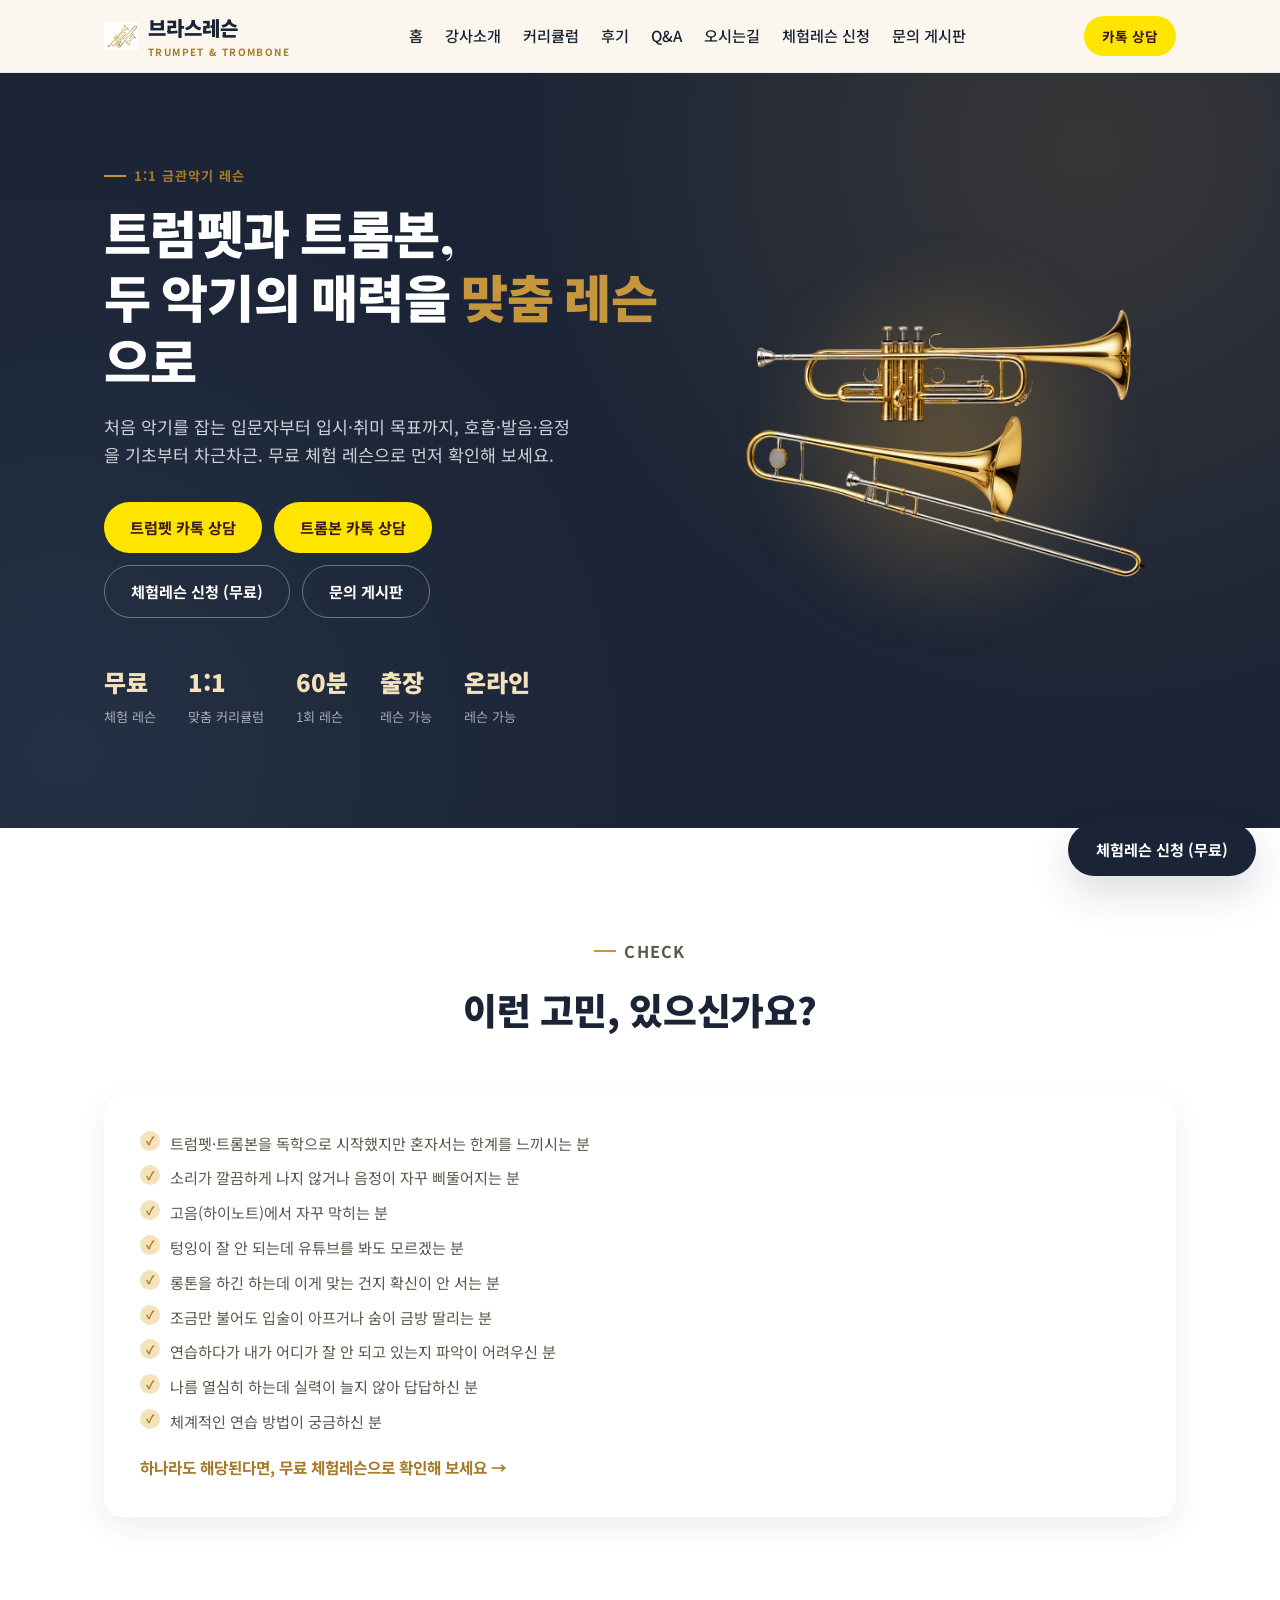
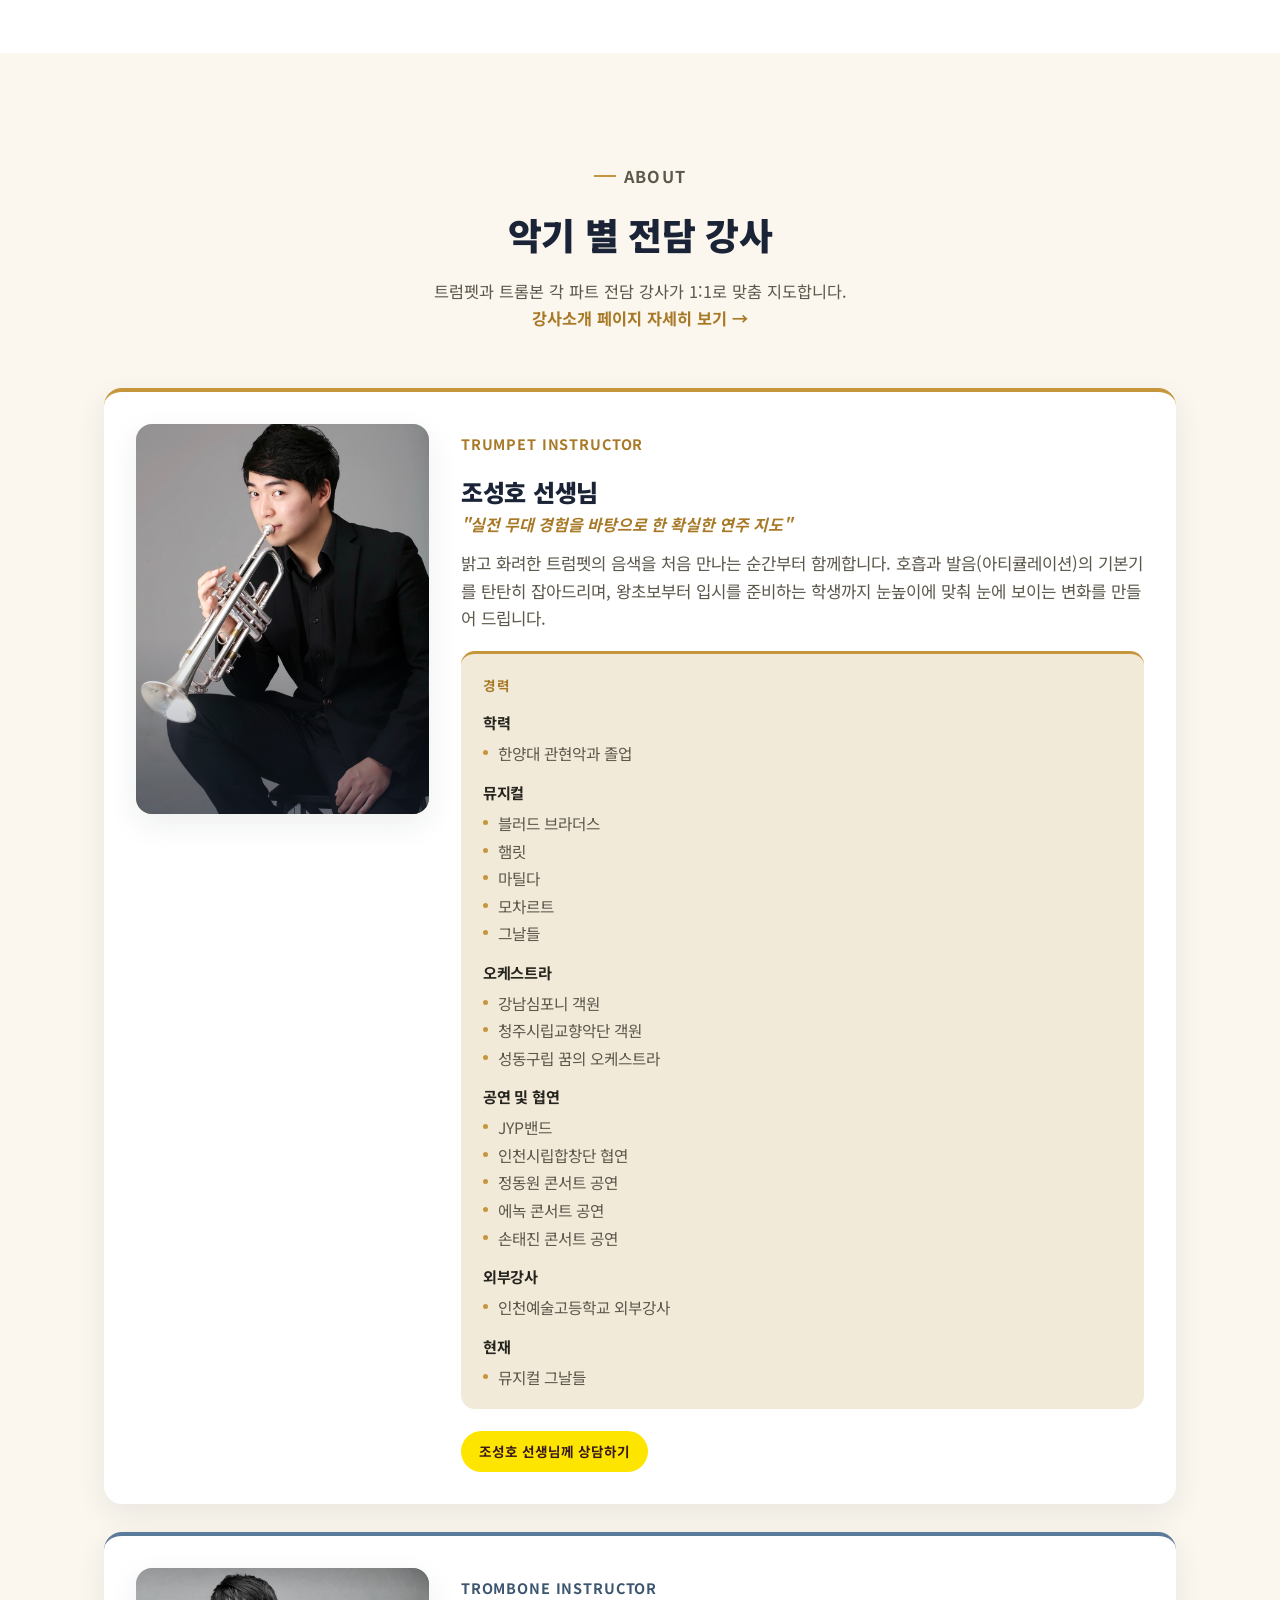
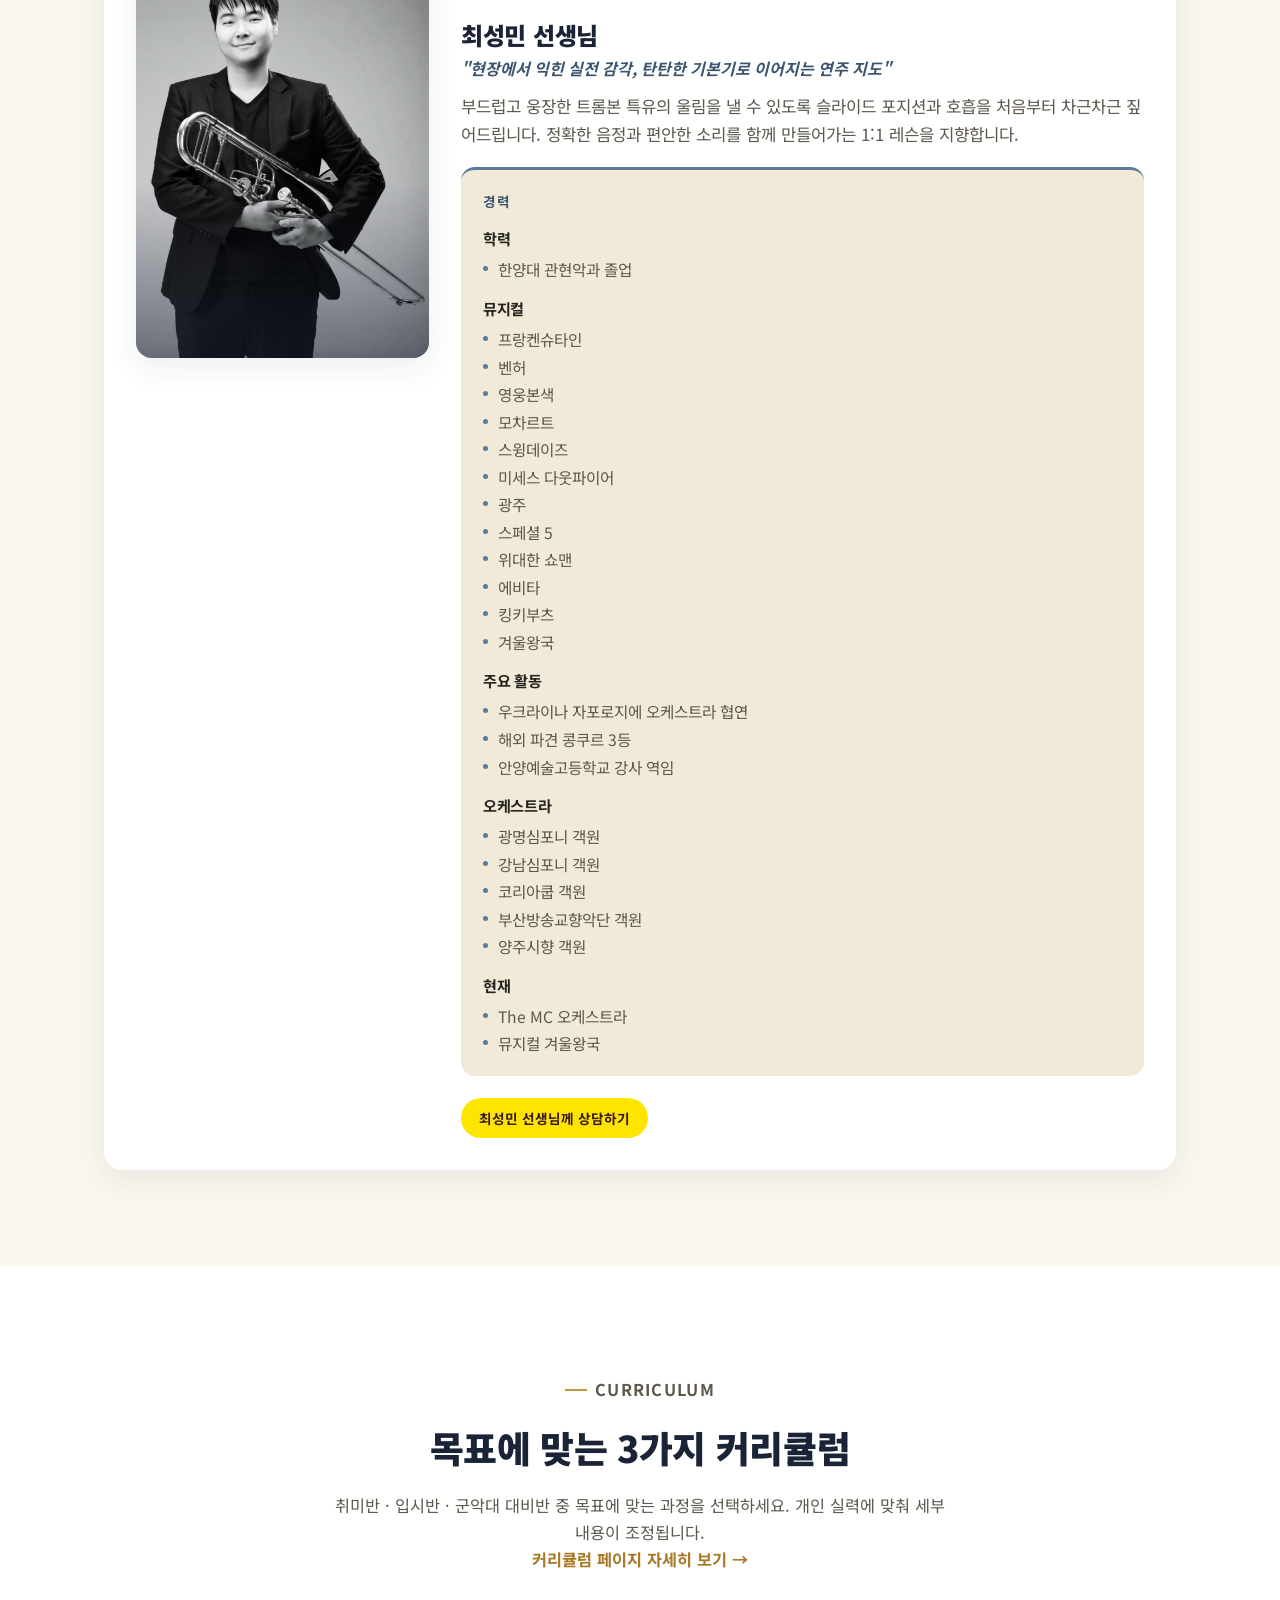
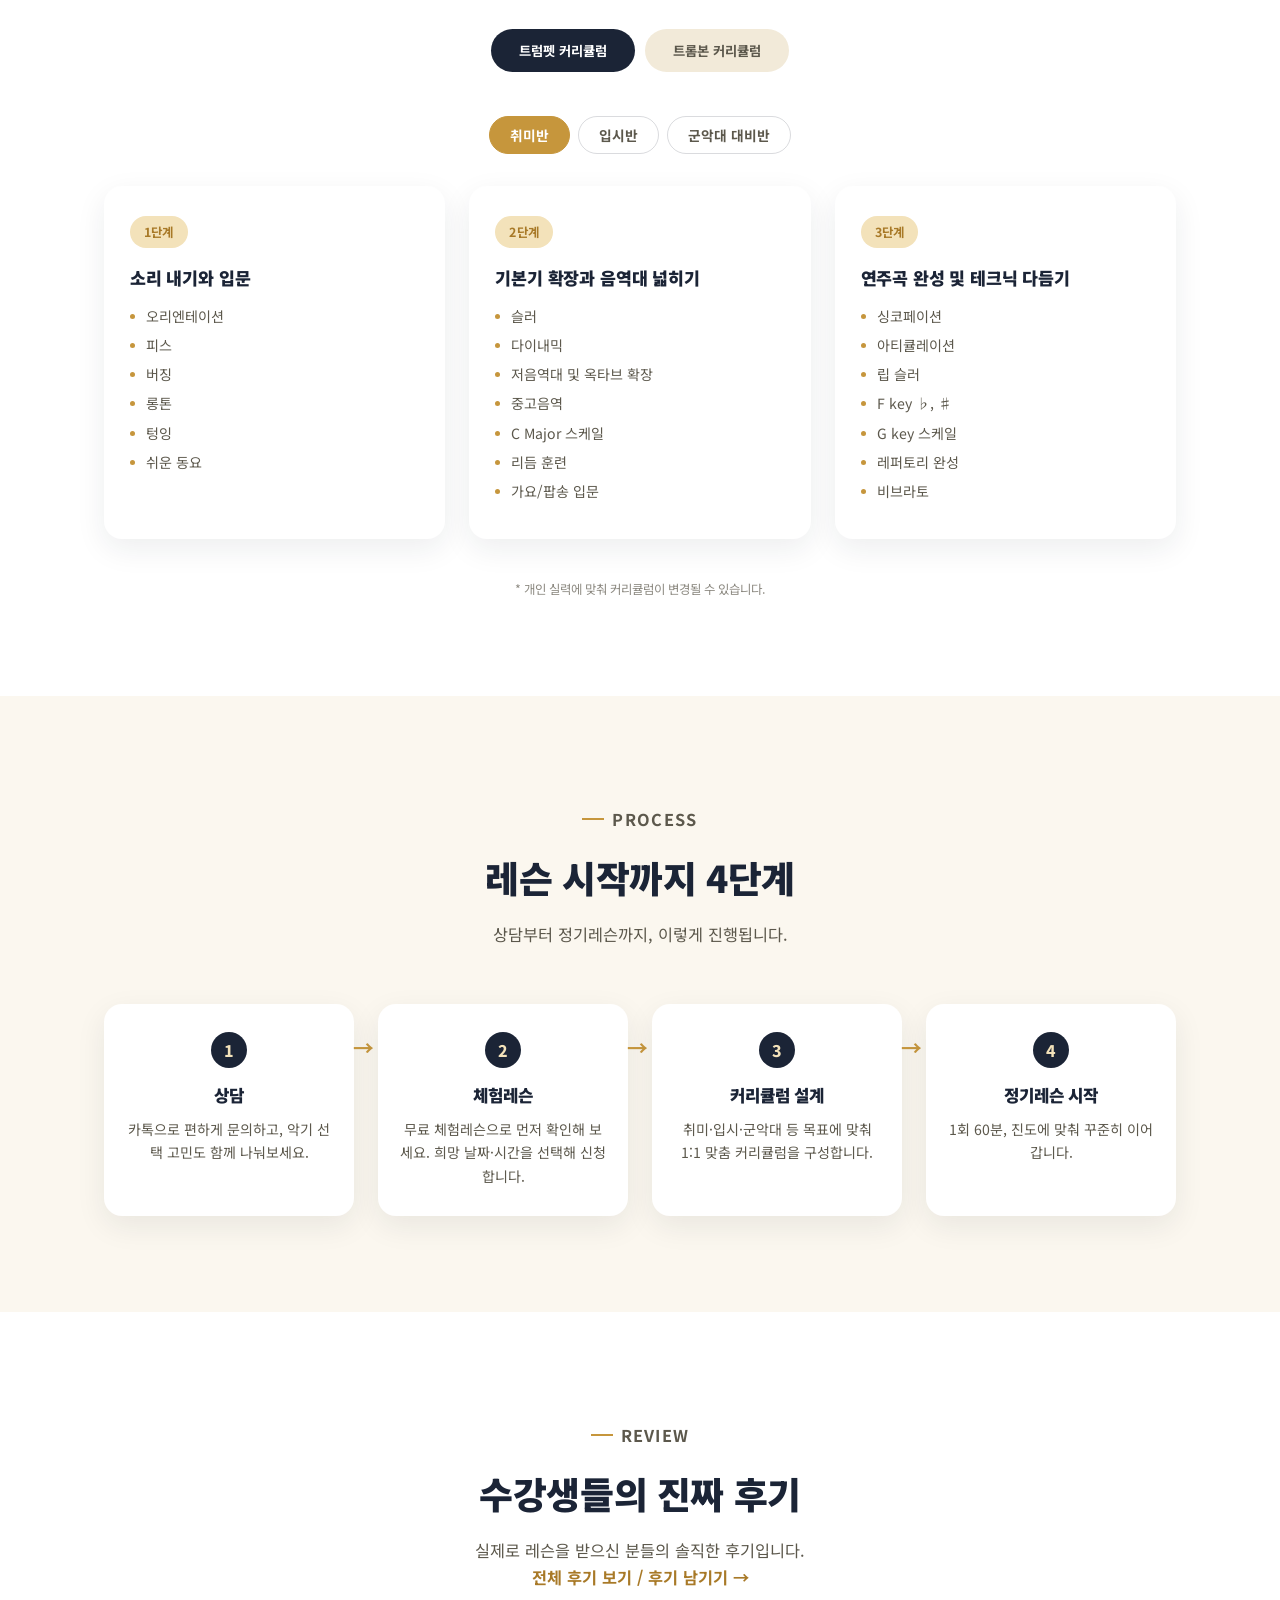
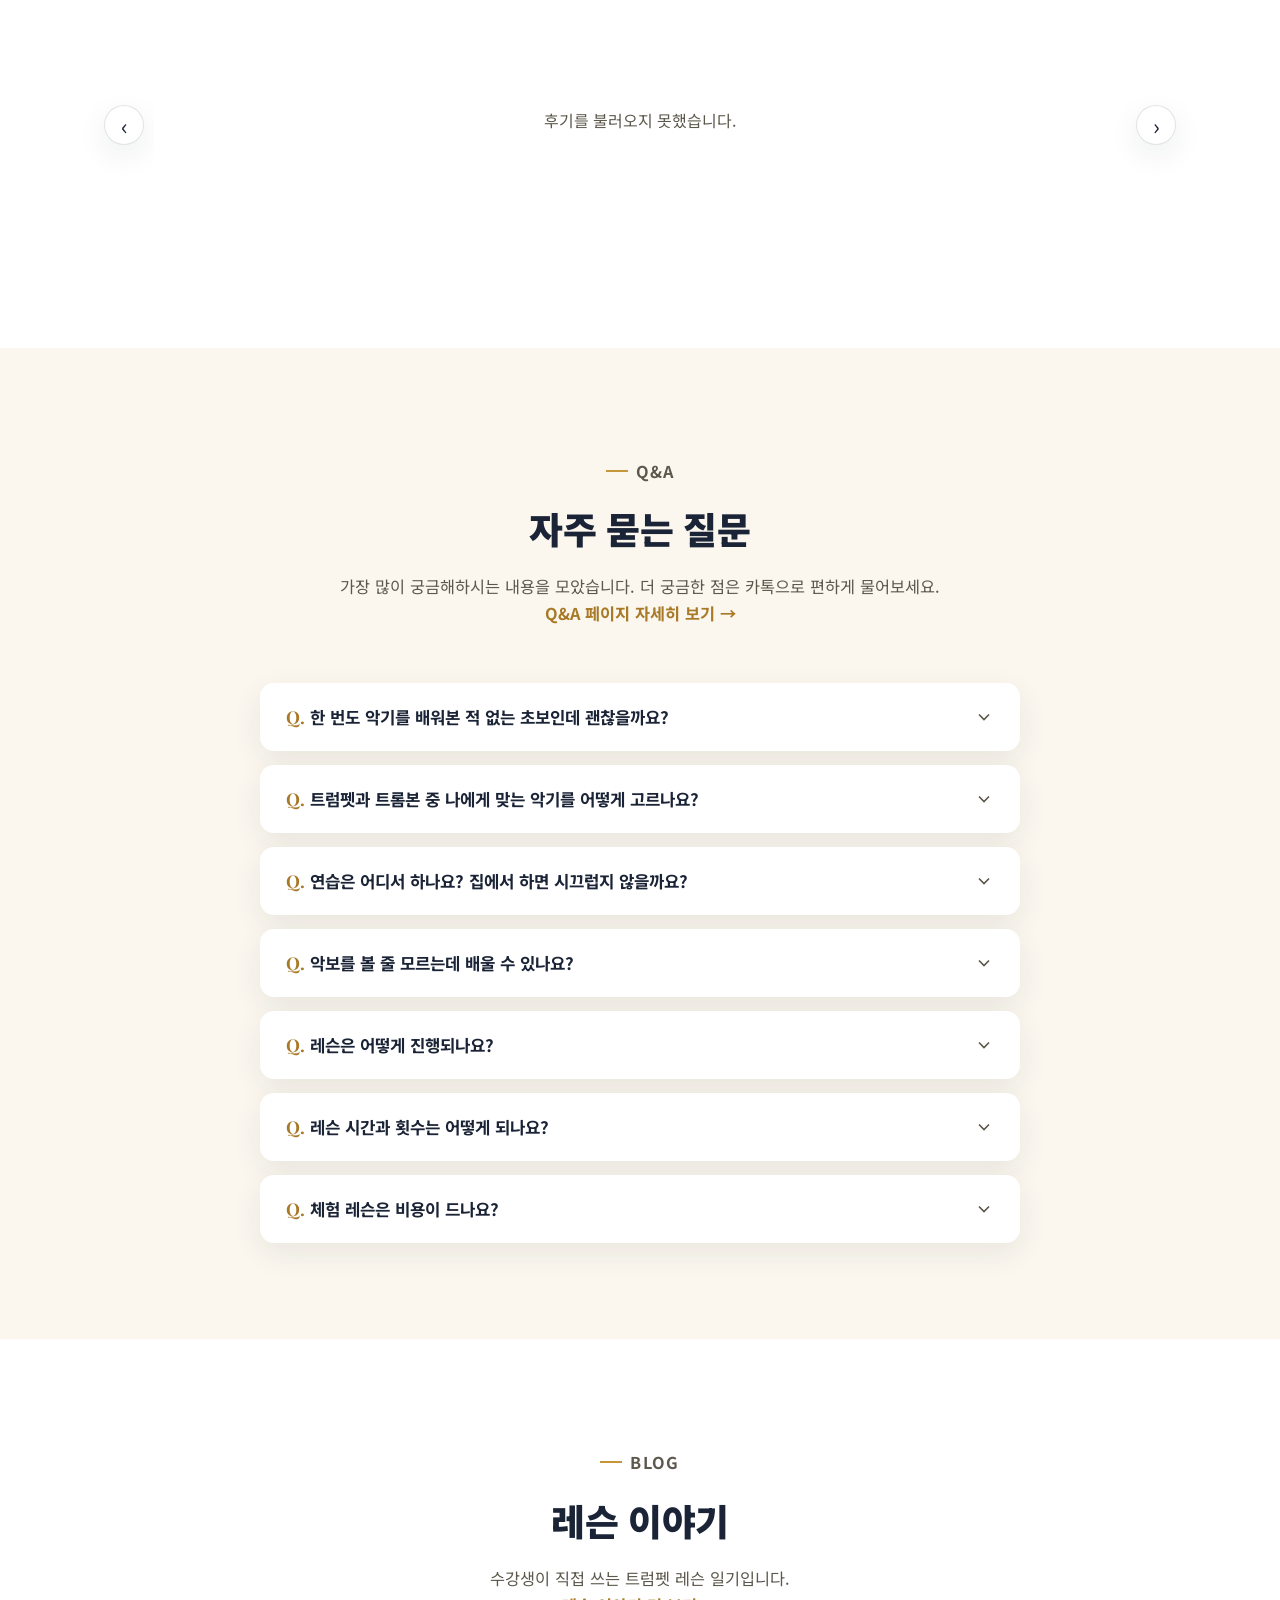
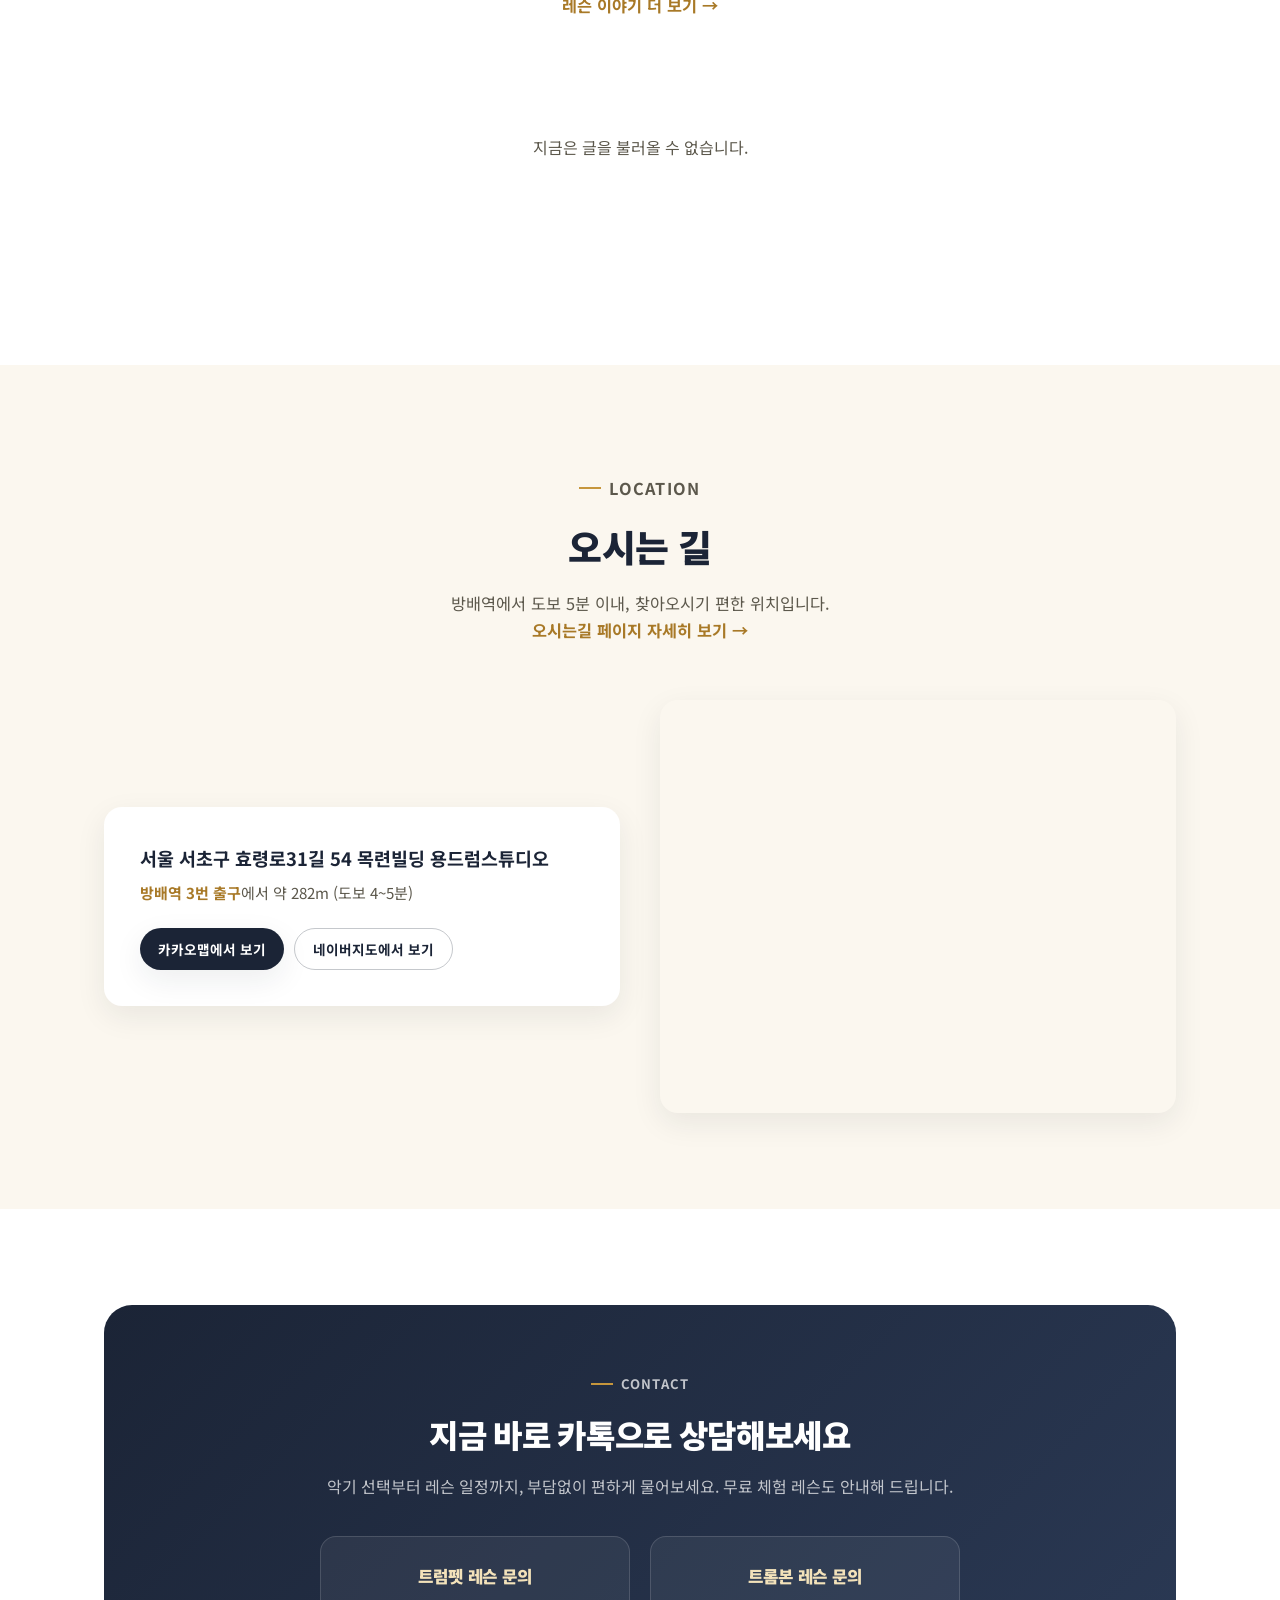
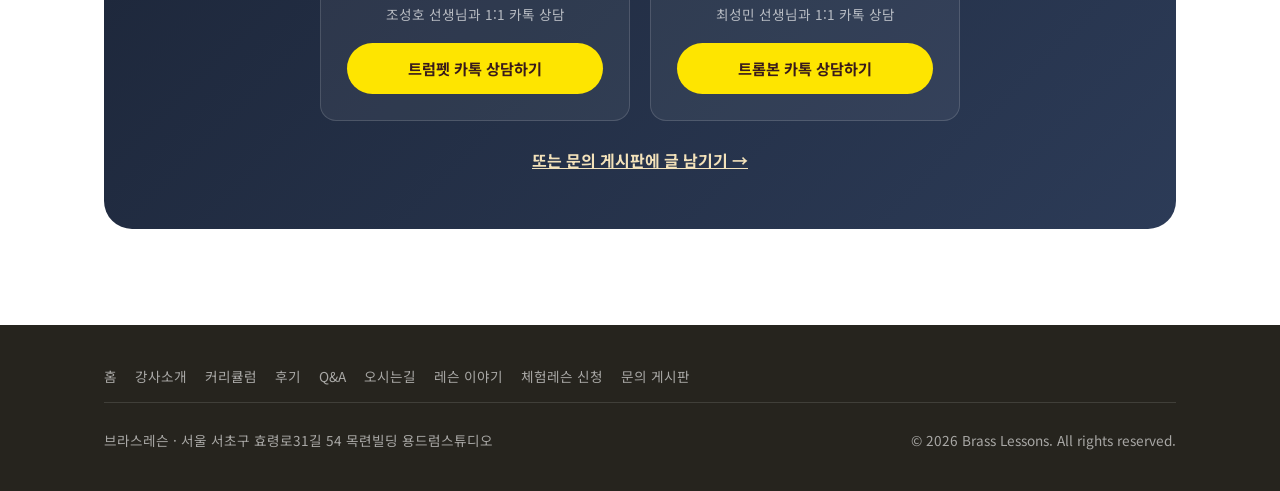
==== index.html @ efb36f80 "강사 경력 정보를 단일 데이터 소스에서 생성하도록 구조 정리 index.html과 trumpet-trombone-teacher.html에 중복돼 있던 강사 경력 HTML을 data" ====
<!DOCTYPE html>
<html lang="ko">
<head>
<meta charset="UTF-8">
<meta name="viewport" content="width=device-width, initial-scale=1.0">
<title>브라스레슨 | 트럼펫, 트롬본 1:1 개인레슨</title>
<meta name="description" content="서초구 트럼펫, 트롬본 1:1 개인레슨">
<meta name="keywords" content="트럼펫 레슨, 트롬본 레슨, 트럼펫 학원, 트롬본 학원, 서초 트럼펫 레슨, 방배 트럼펫 레슨, 서초 트롬본 레슨, 방배 트롬본 레슨, 금관악기 레슨, 트럼펫 개인레슨, 트롬본 개인레슨, 트럼펫 입시, 트롬본 입시, 군악대 실기 레슨, 성인 트럼펫, 트롬본 취미, 트러본, 트럼본 레슨, 트럼본 취미, 트럼본 입시, 트럼본 학원, 트럼펫, 트럼본, 트롬본, 호른, 금관악기">
<meta name="robots" content="index, follow">
<meta name="author" content="브라스레슨">
<meta name="naver-site-verification" content="9b1d6367c2b45aa4f257d5b8014cab963c6f6ef2" />
<link rel="canonical" href="https://brasslessons.kr/">
<meta property="og:type" content="website">
<meta property="og:locale" content="ko_KR">
<meta property="og:site_name" content="브라스레슨">
<meta property="og:title" content="브라스레슨 | 트럼펫, 트롬본 1:1 개인레슨">
<meta property="og:description" content="트럼펫 레슨 · 트롬본 레슨 전문. 1:1 맞춤 커리큘럼, 무료 체험 레슨.">
<meta property="og:image" content="https://brasslessons.kr/img/logo-share.png">
<meta property="og:url" content="https://brasslessons.kr/">
<meta name="twitter:card" content="summary_large_image">
<meta name="twitter:title" content="브라스레슨 |  트럼펫, 트롬본 1:1 개인레슨">
<meta name="twitter:description" content="트럼펫 레슨 · 트롬본 레슨 전문. 1:1 맞춤 커리큘럼, 무료 체험 레슨.">
<meta name="twitter:image" content="https://brasslessons.kr/img/logo-share.png">
<link rel="stylesheet" href="css/style.css">
<script type="application/ld+json">
{
  "@context": "https://schema.org",
  "@type": "LocalBusiness",
  "name": "브라스레슨",
  "url": "https://brasslessons.kr/",
  "description": "서울 서초구 방배동에서 트럼펫 레슨, 트롬본 레슨을 전문으로 하는 1:1 맞춤 금관악기 레슨입니다. 1:1 개인레슨 찾으신다면 무료 체험 레슨으로 먼저 확인해보세요.",
  "image": "https://brasslessons.kr/img/hero-instruments.jpg",
  "address": {
    "@type": "PostalAddress",
    "streetAddress": "효령로31길 54 목련빌딩 용드럼스튜디오",
    "addressLocality": "서초구",
    "addressRegion": "서울특별시",
    "addressCountry": "KR"
  },
  "areaServed": ["서초구", "방배동", "강남", "서울","강남구", "개포동", "논현동", "대치동", "도곡동", "삼성동", "세곡동", "수서동", 
    "신사동", "압구정동", "역삼동", "율현동", "일원동", "자곡동", "청담동","강동구", "강일동", "고덕동", "길동", "둔촌동", "명일동", "상일동", "성내동", 
    "암사동", "천호동","강북구", "미아동", "번동", "수유동", "우이동", "강서구", "가양동", "개화동", "과해동", "공항동", "등촌동", "마곡동", "방화동", 
    "염창동", "오곡동", "오쇠동", "외발산동", "내발산동", "화곡동","관악구", "남현동", "봉천동", "신림동","광진구", "광장동", "구의동", "군자동", "능동", "자양동", "중곡동", "화양동","구로구", "가리봉동", "개봉동", "고척동", "구로동", "궁동", "신도림동", "오류동", 
    "온수동", "천왕동", "항동","금천구", "가산동", "독산동", "시흥동","노원구", "공릉동", "상계동", "월계동", "중계동", "하계동","도봉구", "도봉동", "방학동", "쌍문동", "창동","동대문구", "답십리동", "신설동", "용두동", "이문동", "장안동", "전농동", "제기동", 
    "청량리동", "회기동", "휘경동","동작구", "노량진동", "대방동", "동작동", "본동", "사당동", "상도동", "신대방동", "흑석동","마포구", "공덕동", "구수동", "노고산동", "당인동", "대흥동", "도화동", "동교동", 
    "마포동", "망원동", "상수동", "상암동", "서교동", "성산동", "신공덕동", "신정동", 
    "신수동", "연남동", "염리동", "용강동", "중동", "창전동", "토정동", "하중동", 
    "합정동", "현석동", "흥인동","서대문구", "남가좌동", "냉천동", "봉원동", "북가좌동", "북아현동", "신촌동", "연희동", 
    "영천동", "옥천동", "창천동", "천연동", "충정로2가", "충정로3가", "합성동", "현저동", 
    "홍은동", "홍제동","내곡동", "반포동", "방배동", "서초동", "신원동", "양재동", "염곡동", 
    "우면동", "원지동", "잠원동","성동구", "금호동1가", "금호동2가", "금호동3가", "금호동4가", "도선동", "마장동", 
    "사근동", "상왕십리동", "성수동1가", "성수동2가", "송정동", "옥수동", "용답동", 
    "응봉동", "하왕십리동", "행당동", "홍익동","성북구", "길음동", "돈암동", "동선동1가", "동선동2가", "동선동3가", "동선동4가", "동선동5가", 
    "동소문동1가", "동소문동2가", "동소문동3가", "동소문동4가", "동소문동5가", "동소문동6가", "동소문동7가", 
    "보문동1가", "보문동2가", "보문동3가", "보문동4가", "보문동5가", "보문동6가", "보문동7가", 
    "삼선동1가", "삼선동2가", "삼선동3가", "삼선동4가", "삼선동5가", "상월곡동", "석관동", 
    "성북동", "성북동1가", "안암동1가", "안암동2가", "안암동3가", "안암동4가", "안암동5가", 
    "장위동", "정릉동", "종암동", "하월곡동","송파구", "가락동", "거여동", "마천동", "문정동", "방이동", "삼전동", "석촌동", 
    "송파동", "오금동", "오륜동", "잠실동", "장지동", "풍납동","양천구", "목동", "신월동", "신정동","영등포구", "당산동", "당산동1가", "당산동2가", "당산동3가", "당산동4가", "당산동5가", "당산동6가", 
    "대림동", "도림동", "문래동1가", "문래동2가", "문래동3가", "문래동4가", "문래동5가", "문래동6가", 
    "신길동", "양평동", "양평동1가", "양평동2가", "양평동3가", "양평동4가", "양평동5가", "양평동6가", 
    "양화동", "여의도동", "영등포동", "영등포동1가", "영등포동2가", "영등포동3가", "영등포동4가", 
    "영등포동5가", "영등포동6가", "영등포동7가", "영등포동8가","용산구", "갈월동", "남영동", "도원동", "동빙고동", "동자동", "문배동", "보광동", 
    "산천동", "서빙고동", "서계동", "용산동1가", "용산동2가", "용산동3가", "용산동4가", 
    "용산동5가", "용산동6가", "원효로1가", "원효로2가", "원효로3가", "원효로4가", "이촌동", 
    "이태원동", "주성동", "청암동", "청파동1가", "청파동2가", "청파동3가", "한강로1가", 
    "한강로2가", "한강로3가", "한남동", "효창동", "후암동","은평구", "갈현동", "구산동", "녹번동", "대조동", "불광동", "수색동", "신사동", 
    "역촌동", "응암동", "증산동", "진관동","종로구", "가회동", "견지동", "경운동", "계동", "공평동", "관훈동", "교남동", 
    "교북동", "구기동", "궁정동", "권농동", "낙원동", "내수동", "내자동", "누상동", 
    "누하동", "당주동", "동숭동", "명륜1가", "명륜2가", "명륜3가", "명륜4가", "묘동", 
    "무악동", "봉익동", "부암동", "사간동", "사직동", "삼청동", "서린동", "세종로", 
    "소격동", "송월동", "송현동", "수송동", "숭인동", "신교동", "신문로1가", "신문로2가", 
    "신영동", "안국동", "연건동", "연지동", "예지동", "옥인동", "와룡동", "운니동", 
    "원남동", "원서동", "이화동", "익선동", "인사동", "인의동", "장사동", "재동", 
    "적선동", "종로1가", "종로2가", "종로3가", "종로4가", "종로5가", "종로6가", "중학동", 
    "창성동", "창신동", "청운동", "체부동", "충신동", "평동", "평창동", "필운동", 
    "홍지동", "홍파동", "화동", "효자동", "효제동", "훈정동","중구", "광희동1가", "광희동2가", "남대문로1가", "남대문로2가", "남대문로3가", "남대문로4가", "남대문로5가", 
    "남학동", "다동", "만리동1가", "만리동2가", "명동1가", "명동2가", "무교동", "무학동", 
    "방산동", "봉래동1가", "봉래동2가", "북창동", "산림동", "삼각동", "서소문동", "수표동", 
    "수하동", "순화동", "신당동", "쌍림동", "예장동", "오장동", "을지로1가", "을지로2가", 
    "을지로3가", "을지로4가", "을지로5가", "을지로6가", "을지로7가", "인현동1가", "인현동2가", "입정동", 
    "장교동", "장충동1가", "장충동2가", "저동1가", "저동2가", "정동", "주교동", "주자동", 
    "중림동", "초동", "충무로1가", "충무로2가", "충무로3가", "충무로4가", "충무로5가", "태평로1가", 
    "태평로2가", "필동1가", "필동2가", "필동3가", "황학동", "회현동1가", "회현동2가", "회현동3가", 
    "흥인동","중랑구", "망우동", "면목동", "묵동", "상봉동", "신내동", "중화동"],
  "sameAs": [
    "https://open.kakao.com/o/sWyKnF2h"
  ],
  "makesOffer": [
    {
      "@type": "Offer",
      "itemOffered": {
        "@type": "Course",
        "name": "트럼펫 레슨",
        "description": "트럼펫 입문, 취미, 입시, 군악대 대비 1:1 맞춤 레슨"
      }
    },
    {
      "@type": "Offer",
      "itemOffered": {
        "@type": "Course",
        "name": "트롬본 레슨",
        "description": "트롬본 입문, 취미, 입시, 군악대 대비 1:1 맞춤 레슨"
      }
    }
  ]
}
</script>
</head>
<!-- Google tag (gtag.js) -->
<script async src="https://www.googletagmanager.com/gtag/js?id=G-JMH02SKSWM"></script>
<script>
  window.dataLayer = window.dataLayer || [];
  function gtag(){dataLayer.push(arguments);}
  gtag('js', new Date());

  gtag('config', 'G-JMH02SKSWM');
</script>
<body>

<header class="site-header">
  <div class="wrap">
    <a href="#hero" class="brand">
      <img src="img/logo-icon.png" alt="트럼펫 트롬본 레슨 학원 브라스레슨 로고" width="34" height="28">
      <span>브라스레슨<small>TRUMPET &amp; TROMBONE</small></span>
    </a>
    <nav class="main-nav" id="mainNav">
      <a href="#hero">홈</a>
      <a href="trumpet-trombone-teacher.html">강사소개</a>
      <a href="trumpet-trombone-curriculum.html">커리큘럼</a>
      <a href="trumpet-trombone-review.html">후기</a>
      <a href="trumpet-trombone-faq.html">Q&amp;A</a>
      <a href="trumpet-trombone-location.html">오시는길</a>
      <a href="trumpet-trombone-trial-lesson.html">체험레슨 신청</a>
      <a href="board.html">문의 게시판</a>
    </nav>
    <div class="header-actions">
      <a href="#contact" class="btn btn-kakao btn-sm">카톡 상담</a>
      <button class="nav-toggle" id="navToggle" aria-label="메뉴 열기"><span></span><span></span><span></span></button>
    </div>
  </div>
</header>

<section class="hero" id="hero">
  <p class="sr-only">서초 트럼펫, 트롬본 1:1 개인레슨 트럼펫 개인레슨, 트롬본 개인레슨, 트럼펫 입시, 트롬본 입시, 군악대 실기 대비반을 1:1 맞춤으로 운영합니다.</p>
  <div class="wrap">
    <div>
      <p class="eyebrow">1:1 금관악기 레슨</p>
      <h1 class="serif">트럼펫과 트롬본,<br>두 악기의 매력을 <span>맞춤 레슨</span>으로</h1>
      <p class="lead">처음 악기를 잡는 입문자부터 입시·취미 목표까지, 호흡·발음·음정을 기초부터 차근차근. 무료 체험 레슨으로 먼저 확인해 보세요.</p>
      <div class="hero-actions">
        <div class="hero-actions-row">
          <a href="https://open.kakao.com/o/sXsxBhui" target="_blank" rel="noopener" class="btn btn-kakao">트럼펫 카톡 상담</a>
          <a href="https://open.kakao.com/o/s3RNm6ui" target="_blank" rel="noopener" class="btn btn-kakao">트롬본 카톡 상담</a>
        </div>
        <div class="hero-actions-row">
          <a href="trumpet-trombone-trial-lesson.html" class="btn btn-outline" style="border-color:rgba(255,255,255,0.35); color:#fff;">체험레슨 신청 (무료)</a>
          <a href="board.html" class="btn btn-outline" style="border-color:rgba(255,255,255,0.35); color:#fff;">문의 게시판</a>
        </div>
      </div>
      <div class="hero-stats">
        <div><strong>무료</strong><span>체험 레슨</span></div>
        <div><strong>1:1</strong><span>맞춤 커리큘럼</span></div>
        <div><strong>60분</strong><span>1회 레슨</span></div>
        <div><strong>출장</strong><span>레슨 가능</span></div>
        <div><strong>온라인</strong><span>레슨 가능</span></div>
      </div>
    </div>
    <div class="hero-art">
      <div class="glow"></div>
      <div class="photo-frame">
        <img src="img/hero-instruments-new.png" alt="트럼펫 레슨 트롬본 레슨 브라스레슨" class="hero-icon-img">
      </div>
    </div>
  </div>
</section>

<section id="fit-check" class="section-alt">
  <div class="wrap">
    <div class="section-head">
      <p class="eyebrow">Check</p>
      <h2>이런 고민, 있으신가요?</h2>
    </div>
    <div class="fit-check">
      <ul>
        <li>트럼펫·트롬본을 독학으로 시작했지만 혼자서는 한계를 느끼시는 분</li>
        <li>소리가 깔끔하게 나지 않거나 음정이 자꾸 삐뚤어지는 분</li>
        <li>고음(하이노트)에서 자꾸 막히는 분</li>
        <li>텅잉이 잘 안 되는데 유튜브를 봐도 모르겠는 분</li>
        <li>롱톤을 하긴 하는데 이게 맞는 건지 확신이 안 서는 분</li>
        <li>조금만 불어도 입술이 아프거나 숨이 금방 딸리는 분</li>
        <li>연습하다가 내가 어디가 잘 안 되고 있는지 파악이 어려우신 분</li>
        <li>나름 열심히 하는데 실력이 늘지 않아 답답하신 분</li>
        <li>체계적인 연습 방법이 궁금하신 분</li>
      </ul>
      <a href="trumpet-trombone-trial-lesson.html" class="fit-check-cta" style="display:block; text-decoration:none;">하나라도 해당된다면, 무료 체험레슨으로 확인해 보세요 →</a>
    </div>
  </div>
</section>

<section id="about">
  <div class="wrap">
    <div class="section-head">
      <p class="eyebrow">About</p>
      <h2>악기 별 전담 강사</h2>
      <p>트럼펫과 트롬본 각 파트 전담 강사가 1:1로 맞춤 지도합니다. <a href="trumpet-trombone-teacher.html" style="color:var(--gold-dark); font-weight:700;"><br>강사소개 페이지 자세히 보기 →</a></p>
    </div>
    <div class="instructor-grid">
      <!-- 아래 강사 카드는 data/instructors.json에서 생성됩니다. 직접 수정하지 말고
           data/instructors.json을 고친 뒤 `node scripts/build-instructors.js`를 실행하세요. -->
      <!-- INSTRUCTOR_CARDS:START -->
      <div class="instructor-card trumpet">
        <div class="instructor-visual">
          <img src="img/jo-seongho-trumpet.jpg" alt="트럼펫 레슨 강사 조성호 선생님">
        </div>
        <div class="instructor-info">
          <span class="instructor-role">TRUMPET INSTRUCTOR</span>
          <h3>조성호 선생님</h3>
          <p class="bio-quote">"실전 무대 경험을 바탕으로 한 확실한 연주 지도"</p>
          <p class="bio">밝고 화려한 트럼펫의 음색을 처음 만나는 순간부터 함께합니다. 호흡과 발음(아티큘레이션)의 기본기를 탄탄히 잡아드리며, 왕초보부터 입시를 준비하는 학생까지 눈높이에 맞춰 눈에 보이는 변화를 만들어 드립니다.</p>
          <div class="career">
            <p class="career-title">경력</p>
            <div class="career-group">
              <h3>학력</h3>
              <ul><li>한양대 관현악과 졸업</li></ul>
            </div>
            <div class="career-group">
              <h3>뮤지컬</h3>
              <ul><li>블러드 브라더스</li><li>햄릿</li><li>마틸다</li><li>모차르트</li><li>그날들</li></ul>
            </div>
            <div class="career-group">
              <h3>오케스트라</h3>
              <ul><li>강남심포니 객원</li><li>청주시립교향악단 객원</li><li>성동구립 꿈의 오케스트라</li></ul>
            </div>
            <div class="career-group">
              <h3>공연 및 협연</h3>
              <ul><li>JYP밴드</li><li>인천시립합창단 협연</li><li>정동원 콘서트 공연</li><li>에녹 콘서트 공연</li><li>손태진 콘서트 공연</li></ul>
            </div>
            <div class="career-group">
              <h3>외부강사</h3>
              <ul><li>인천예술고등학교 외부강사</li></ul>
            </div>
            <div class="career-group">
              <h3>현재</h3>
              <ul><li>뮤지컬 그날들</li></ul>
            </div>
          </div>
          <a href="https://open.kakao.com/o/sXsxBhui" target="_blank" rel="noopener" class="btn btn-kakao btn-sm">조성호 선생님께 상담하기</a>
        </div>
      </div>
      <div class="instructor-card trombone">
        <div class="instructor-visual">
          <img src="img/choi-seongmin-trombone.jpg" alt="트롬본 레슨 강사 최성민 선생님">
        </div>
        <div class="instructor-info">
          <span class="instructor-role">TROMBONE INSTRUCTOR</span>
          <h3>최성민 선생님</h3>
          <p class="bio-quote">"현장에서 익힌 실전 감각, 탄탄한 기본기로 이어지는 연주 지도"</p>
          <p class="bio">부드럽고 웅장한 트롬본 특유의 울림을 낼 수 있도록 슬라이드 포지션과 호흡을 처음부터 차근차근 짚어드립니다. 정확한 음정과 편안한 소리를 함께 만들어가는 1:1 레슨을 지향합니다.</p>
          <div class="career">
            <p class="career-title">경력</p>
            <div class="career-group">
              <h3>학력</h3>
              <ul><li>한양대 관현악과 졸업</li></ul>
            </div>
            <div class="career-group">
              <h3>뮤지컬</h3>
              <ul><li>프랑켄슈타인</li><li>벤허</li><li>영웅본색</li><li>모차르트</li><li>스윙데이즈</li><li>미세스 다웃파이어</li><li>광주</li><li>스페셜 5</li><li>위대한 쇼맨</li><li>에비타</li><li>킹키부츠</li><li>겨울왕국</li></ul>
            </div>
            <div class="career-group">
              <h3>주요 활동</h3>
              <ul><li>우크라이나 자포로지에 오케스트라 협연</li><li>해외 파견 콩쿠르 3등</li><li>안양예술고등학교 강사 역임</li></ul>
            </div>
            <div class="career-group">
              <h3>오케스트라</h3>
              <ul><li>광명심포니 객원</li><li>강남심포니 객원</li><li>코리아쿱 객원</li><li>부산방송교향악단 객원</li><li>양주시향 객원</li></ul>
            </div>
            <div class="career-group">
              <h3>현재</h3>
              <ul><li>The MC 오케스트라</li><li>뮤지컬 겨울왕국</li></ul>
            </div>
          </div>
          <a href="https://open.kakao.com/o/s3RNm6ui" target="_blank" rel="noopener" class="btn btn-kakao btn-sm">최성민 선생님께 상담하기</a>
        </div>
      </div>
      <!-- INSTRUCTOR_CARDS:END -->
    </div>
  </div>
</section>

<section id="curriculum" class="section-alt">
  <div class="wrap">
    <div class="section-head">
      <p class="eyebrow">Curriculum</p>
      <h2>목표에 맞는 3가지 커리큘럼</h2>
      <p>취미반 · 입시반 · 군악대 대비반 중 목표에 맞는 과정을 선택하세요. 개인 실력에 맞춰 세부 내용이 조정됩니다. <a href="trumpet-trombone-curriculum.html" style="color:var(--gold-dark); font-weight:700;"><br>커리큘럼 페이지 자세히 보기 →</a></p>
    </div>

    <div class="tabs">
      <button class="tab-btn active" data-tab="trumpet">트럼펫 커리큘럼</button>
      <button class="tab-btn" data-tab="trombone">트롬본 커리큘럼</button>
    </div>

    <div class="tab-panel active" data-tab="trumpet">
      <div class="program-tabs">
        <button class="program-btn active" data-program="hobby">취미반</button>
        <button class="program-btn" data-program="exam">입시반</button>
        <button class="program-btn" data-program="military">군악대 대비반</button>
      </div>

      <div class="program-panel active" data-program="hobby">
        <div class="curriculum-steps">
          <div class="step-card"><div class="step-tag">1단계</div><h4>소리 내기와 입문</h4><ul><li>오리엔테이션</li><li>피스</li><li>버징</li><li>롱톤</li><li>텅잉</li><li>쉬운 동요</li></ul></div>
          <div class="step-card"><div class="step-tag">2단계</div><h4>기본기 확장과 음역대 넓히기</h4><ul><li>슬러</li><li>다이내믹</li><li>저음역대 및 옥타브 확장</li><li>중고음역</li><li>C Major 스케일</li><li>리듬 훈련</li><li>가요/팝송 입문</li></ul></div>
          <div class="step-card"><div class="step-tag">3단계</div><h4>연주곡 완성 및 테크닉 다듬기</h4><ul><li>싱코페이션</li><li>아티큘레이션</li><li>립 슬러</li><li>F key ♭, ♯</li><li>G key 스케일</li><li>레퍼토리 완성</li><li>비브라토</li></ul></div>
        </div>
      </div>

      <div class="program-panel" data-program="exam">
        <div class="curriculum-steps">
          <div class="step-card"><div class="step-tag">1단계</div><h4>소리 내기와 입문</h4><ul><li>오리엔테이션 및 악기 관리</li><li>버징 및 복식호흡</li><li>마우스피스 피칭</li><li>롱톤 (C~F 기본음역)</li><li>텅잉 기초</li><li>쉬운 동요</li></ul></div>
          <div class="step-card"><div class="step-tag">2단계</div><h4>기본기 확장과 운지법 테크닉</h4><ul><li>슬러 및 포르타멘토</li><li>다이내믹 및 프레이징</li><li>저음역 및 옥타브 확장</li><li>핑거링(Fingering) 및 운지법 완성</li><li>스케일 및 아르페지오</li><li>리듬 훈련</li></ul></div>
          <div class="step-card"><div class="step-tag">3단계</div><h4>입시 및 실전 대비</h4><ul><li>입시 지정곡 집중 분석</li><li>고강도 테크닉</li><li>실습 및 모의평가</li><li>시창 및 청음 능력 심화</li><li>심리 안정 및 무대공포증 극복</li><li>실전 연주회 및 대학 오디션 대비</li></ul></div>
        </div>
      </div>

      <div class="program-panel" data-program="military">
        <div class="curriculum-steps">
          <div class="step-card"><div class="step-tag">1단계</div><h4>소리 내기와 입문</h4><ul><li>오리엔테이션 및 악기 관리</li><li>버징 및 복식호흡</li><li>마우스피스 피칭</li><li>롱톤 (C~F 기본음역)</li><li>텅잉 기초</li><li>쉬운 동요</li></ul></div>
          <div class="step-card"><div class="step-tag">2단계</div><h4>기본기 확장과 운지법 테크닉</h4><ul><li>슬러 및 포르타멘토</li><li>다이내믹 및 프레이징</li><li>저음역 및 옥타브 확장</li><li>핑거링(Fingering) 및 운지법 완성</li><li>스케일 및 아르페지오</li><li>리듬 훈련</li></ul></div>
          <div class="step-card"><div class="step-tag">군악대 대비반</div><h4>군악대 실기시험 트레이닝</h4><ul><li>군악대 필수 곡목 및 앙상블 합주</li><li>실기시험 평가항목 심층 훈련 및 피드백</li><li>청음 및 시창, 기초 음악 이론</li><li>실전 모의 오디션</li><li>군악대 선배 멘토링 세션</li></ul></div>
        </div>
      </div>
    </div>

    <div class="tab-panel" data-tab="trombone">
      <div class="program-tabs">
        <button class="program-btn active" data-program="hobby">취미반</button>
        <button class="program-btn" data-program="exam">입시반</button>
        <button class="program-btn" data-program="military">군악대 대비반</button>
      </div>

      <div class="program-panel active" data-program="hobby">
        <div class="curriculum-steps">
          <div class="step-card"><div class="step-tag">1단계</div><h4>소리 내기와 입문</h4><ul><li>오리엔테이션 및 악기 관리</li><li>버징 및 복식호흡</li><li>마우스피스 피칭</li><li>롱톤 (C~F 기본음역)</li><li>텅잉 기초</li><li>쉬운 동요</li></ul></div>
          <div class="step-card"><div class="step-tag">2단계</div><h4>기본기 확장과 슬라이드 테크닉</h4><ul><li>슬러 및 포르타멘토</li><li>다이내믹 및 프레이징</li><li>저음역 및 옥타브 확장</li><li>슬라이드 포지션 (1~7 포지션 완성)</li><li>스케일 및 아르페지오</li><li>리듬 훈련</li></ul></div>
          <div class="step-card"><div class="step-tag">3단계</div><h4>연주곡 완성 및 고급 테크닉</h4><ul><li>비브라토 (Vibrato)</li><li>글리산도 (Glissando)</li><li>F key, ♭, ♯ 이조</li><li>다양한 앙상블 파트 연습</li><li>레퍼토리 완성 및 모의 연주</li></ul></div>
        </div>
      </div>

      <div class="program-panel" data-program="exam">
        <div class="curriculum-steps">
          <div class="step-card"><div class="step-tag">1단계</div><h4>소리 내기와 입문</h4><ul><li>오리엔테이션 및 악기 관리</li><li>버징 및 복식호흡</li><li>마우스피스 피칭</li><li>롱톤 (C~F 기본음역)</li><li>텅잉 기초</li><li>쉬운 동요</li></ul></div>
          <div class="step-card"><div class="step-tag">2단계</div><h4>기본기 확장과 슬라이드 테크닉</h4><ul><li>슬러 및 포르타멘토</li><li>다이내믹 및 프레이징</li><li>저음역 및 옥타브 확장</li><li>슬라이드 포지션 (1~7 포지션 완성)</li><li>스케일 및 아르페지오</li><li>리듬 훈련</li></ul></div>
          <div class="step-card"><div class="step-tag">3단계</div><h4>입시 및 실전 대비</h4><ul><li>입시 지정곡 집중 분석</li><li>고강도 테크닉</li><li>실습 및 모의평가</li><li>시창 및 청음 능력 심화</li><li>심리 안정 및 무대공포증 극복</li><li>실전 연주회 및 대학 오디션 대비</li></ul></div>
        </div>
      </div>

      <div class="program-panel" data-program="military">
        <div class="curriculum-steps">
          <div class="step-card"><div class="step-tag">1단계</div><h4>소리 내기와 입문</h4><ul><li>오리엔테이션, 악기 관리 및 군악대 소개</li><li>버징 및 복식호흡</li><li>마우스피스 피칭</li><li>롱톤 (C~F 기본음역)</li><li>텅잉 기초</li><li>쉬운 동요 및 찬송가 연주</li></ul></div>
          <div class="step-card"><div class="step-tag">2단계</div><h4>기본기 확장과 슬라이드 테크닉</h4><ul><li>슬러 및 포르타멘토</li><li>다이내믹 및 프레이징</li><li>저음역 및 옥타브 확장</li><li>슬라이드 포지션 (1~7 포지션 완성)</li><li>스케일 및 아르페지오</li><li>리듬 훈련</li></ul></div>
          <div class="step-card"><div class="step-tag">군악대 대비반</div><h4>군악대 실기시험 트레이닝</h4><ul><li>군악대 필수 곡목 및 앙상블 합주</li><li>실기시험 평가항목 심층 훈련 및 피드백</li><li>청음 및 시창, 기초 음악 이론</li><li>실전 모의 오디션</li><li>군악대 선배 멘토링 세션</li></ul></div>
        </div>
      </div>
    </div>
    <p class="bio-note">* 개인 실력에 맞춰 커리큘럼이 변경될 수 있습니다.</p>
  </div>
</section>

<section id="process">
  <div class="wrap">
    <div class="section-head">
      <p class="eyebrow">Process</p>
      <h2>레슨 시작까지 4단계</h2>
      <p>상담부터 정기레슨까지, 이렇게 진행됩니다.</p>
    </div>
    <div class="process-grid">
      <a href="#contact" class="process-step">
        <span class="process-num">1</span>
        <h4>상담</h4>
        <p>카톡으로 편하게 문의하고, 악기 선택 고민도 함께 나눠보세요.</p>
      </a>
      <a href="trumpet-trombone-trial-lesson.html" class="process-step">
        <span class="process-num">2</span>
        <h4>체험레슨</h4>
        <p>무료 체험레슨으로 먼저 확인해 보세요. 희망 날짜·시간을 선택해 신청합니다.</p>
      </a>
      <a href="trumpet-trombone-curriculum.html" class="process-step">
        <span class="process-num">3</span>
        <h4>커리큘럼 설계</h4>
        <p>취미·입시·군악대 등 목표에 맞춰 1:1 맞춤 커리큘럼을 구성합니다.</p>
      </a>
      <a href="board.html" class="process-step">
        <span class="process-num">4</span>
        <h4>정기레슨 시작</h4>
        <p>1회 60분, 진도에 맞춰 꾸준히 이어갑니다.</p>
      </a>
    </div>
  </div>
</section>

<section id="review" class="section-alt">
  <div class="wrap">
    <div class="section-head">
      <p class="eyebrow">Review</p>
      <h2>수강생들의 진짜 후기</h2>
      <p>실제로 레슨을 받으신 분들의 솔직한 후기입니다. <a href="trumpet-trombone-review.html" style="color:var(--gold-dark); font-weight:700;"><br>전체 후기 보기 / 후기 남기기 →</a></p>
    </div>
    <div class="review-carousel">
      <button type="button" class="carousel-arrow prev" data-target="homeReviewList" aria-label="이전 후기">‹</button>
      <div id="homeReviewList" class="review-grid">
        <div class="empty-state">후기를 불러오는 중...</div>
      </div>
      <button type="button" class="carousel-arrow next" data-target="homeReviewList" aria-label="다음 후기">›</button>
    </div>
  </div>
</section>

<section id="faq">
  <div class="wrap">
    <div class="section-head">
      <p class="eyebrow">Q&amp;A</p>
      <h2>자주 묻는 질문</h2>
      <p>가장 많이 궁금해하시는 내용을 모았습니다. 더 궁금한 점은 카톡으로 편하게 물어보세요. <a href="trumpet-trombone-faq.html" style="color:var(--gold-dark); font-weight:700;"><br>Q&amp;A 페이지 자세히 보기 →</a></p>
    </div>
    <div class="faq-list" id="faqList">
      <div class="faq-item">
        <button class="faq-q"><span><span class="qmark">Q.</span> 한 번도 악기를 배워본 적 없는 초보인데 괜찮을까요?</span><svg class="chev" viewBox="0 0 24 24" fill="none" stroke="currentColor" stroke-width="2"><path d="M6 9l6 6 6-6"/></svg></button>
        <div class="faq-a"><p>당연합니다. 수강생의 80% 이상이 악기를 처음 잡아보는 입문자입니다. 호흡법, 입 모양, 소리 내는 법부터 차근차근 1:1 맞춤형으로 알려드리기 때문에 누구나 즐겁게 배우실 수 있습니다.</p></div>
      </div>
      <div class="faq-item">
        <button class="faq-q"><span><span class="qmark">Q.</span> 트럼펫과 트롬본 중 나에게 맞는 악기를 어떻게 고르나요?</span><svg class="chev" viewBox="0 0 24 24" fill="none" stroke="currentColor" stroke-width="2"><path d="M6 9l6 6 6-6"/></svg></button>
        <div class="faq-a"><p>두 악기는 매력이 아주 다릅니다. 화려하고 높은 음역대의 트럼펫과 부드럽고 웅장한 슬라이드 방식의 트롬본 중 고민되신다면 선생님의 도움을 받아보세요.</p></div>
      </div>
      <div class="faq-item">
        <button class="faq-q"><span><span class="qmark">Q.</span> 연습은 어디서 하나요? 집에서 하면 시끄럽지 않을까요?</span><svg class="chev" viewBox="0 0 24 24" fill="none" stroke="currentColor" stroke-width="2"><path d="M6 9l6 6 6-6"/></svg></button>
        <div class="faq-a"><p>금관악기는 소리가 크기 때문에 집에서 연습하기 쉽지 않죠. 레슨실 대관 안내나 약음기(Mute) 사용법을 안내해 드립니다. 약음기를 사용하면 밤 시간대에도 이웃에게 방해되지 않게 조용히 연습할 수 있습니다.</p></div>
      </div>
      <div class="faq-item">
        <button class="faq-q"><span><span class="qmark">Q.</span> 악보를 볼 줄 모르는데 배울 수 있나요?</span><svg class="chev" viewBox="0 0 24 24" fill="none" stroke="currentColor" stroke-width="2"><path d="M6 9l6 6 6-6"/></svg></button>
        <div class="faq-a"><p>네, 문제없습니다. 계이름 읽는 법부터 기본적인 음악 이론을 레슨 과정에 포함하여 쉽고 재미있게 가르쳐 드립니다. 어느새 좋아하는 곡의 악보를 스스로 읽고 연주하는 모습을 발견하실 거예요.</p></div>
      </div>
      <div class="faq-item">
        <button class="faq-q"><span><span class="qmark">Q.</span> 레슨은 어떻게 진행되나요?</span><svg class="chev" viewBox="0 0 24 24" fill="none" stroke="currentColor" stroke-width="2"><path d="M6 9l6 6 6-6"/></svg></button>
        <div class="faq-a"><p>1:1 맞춤으로 진행됩니다.
- 기초 (호흡, 롱톤, 스케일)
- 곡 연습
- 약점 교정 (고음, 음정, 텅잉 등)
매 시간 개인 상태에 맞게 커리큘럼이 조정됩니다.</p></div>
      </div>
      <div class="faq-item">
        <button class="faq-q"><span><span class="qmark">Q.</span> 레슨 시간과 횟수는 어떻게 되나요?</span><svg class="chev" viewBox="0 0 24 24" fill="none" stroke="currentColor" stroke-width="2"><path d="M6 9l6 6 6-6"/></svg></button>
        <div class="faq-a"><p>주 1회 / 60분 기준입니다. 원하는 목표에 따라 조정 가능합니다.</p></div>
      </div>
      <div class="faq-item">
        <button class="faq-q"><span><span class="qmark">Q.</span> 체험 레슨은 비용이 드나요?</span><svg class="chev" viewBox="0 0 24 24" fill="none" stroke="currentColor" stroke-width="2"><path d="M6 9l6 6 6-6"/></svg></button>
        <div class="faq-a"><p>체험 레슨은 무료로 진행됩니다. 부담없이 상담 + 체험 레슨 먼저 받아보시고 결정하실 수 있습니다.</p></div>
      </div>
    </div>
  </div>
</section>

<section id="blog" class="section-alt">
  <div class="wrap">
    <div class="section-head">
      <p class="eyebrow">Blog</p>
      <h2>레슨 이야기</h2>
      <p>수강생이 직접 쓰는 트럼펫 레슨 일기입니다. <a href="trumpet-lesson-diary.html" style="color:var(--gold-dark); font-weight:700;"><br>레슨 이야기 더 보기 →</a></p>
    </div>
    <div id="homeBlogList" class="blog-list">
      <div class="empty-state">글을 불러오는 중...</div>
    </div>
  </div>
</section>

<section id="location">
  <div class="wrap">
    <div class="section-head">
      <p class="eyebrow">Location</p>
      <h2>오시는 길</h2>
      <p>방배역에서 도보 5분 이내, 찾아오시기 편한 위치입니다. <a href="trumpet-trombone-location.html" style="color:var(--gold-dark); font-weight:700;"><br>오시는길 페이지 자세히 보기 →</a></p>
    </div>
    <div class="location-grid">
      <div class="location-card">
        <p class="addr">서울 서초구 효령로31길 54 목련빌딩 용드럼스튜디오</p>
        <p class="transit"><strong>방배역 3번 출구</strong>에서 약 282m (도보 4~5분)</p>
        <div class="location-links">
          <a class="btn btn-primary btn-sm" target="_blank" rel="noopener" href="https://map.kakao.com/link/search/서울 서초구 효령로31길 54 목련빌딩">카카오맵에서 보기</a>
          <a class="btn btn-outline btn-sm" target="_blank" rel="noopener" href="https://map.naver.com/p/search/서울 서초구 효령로31길 54 목련빌딩">네이버지도에서 보기</a>
        </div>
      </div>
      <div class="map-embed">
        <iframe src="https://www.openstreetmap.org/export/embed.html?bbox=126.9935949%2C37.4812183%2C126.9975949%2C37.4852183&layer=mapnik&marker=37.4832183%2C126.9955949" loading="lazy" referrerpolicy="no-referrer-when-downgrade" title="브라스레슨 위치 지도"></iframe>
      </div>
    </div>
  </div>
</section>

<section id="contact" class="section-alt">
  <div class="wrap">
    <div class="contact-cta">
      <p class="eyebrow" style="justify-content:center;">Contact</p>
      <h2 class="serif">지금 바로 카톡으로 상담해보세요</h2>
      <p>악기 선택부터 레슨 일정까지, 부담없이 편하게 물어보세요. 무료 체험 레슨도 안내해 드립니다.</p>
      <div class="contact-choices">
        <div class="contact-choice">
          <h4>트럼펫 레슨 문의</h4>
          <p>조성호 선생님과 1:1 카톡 상담</p>
          <a href="https://open.kakao.com/o/sXsxBhui" target="_blank" rel="noopener" class="btn btn-kakao btn-block">트럼펫 카톡 상담하기</a>
        </div>
        <div class="contact-choice">
          <h4>트롬본 레슨 문의</h4>
          <p>최성민 선생님과 1:1 카톡 상담</p>
          <a href="https://open.kakao.com/o/s3RNm6ui" target="_blank" rel="noopener" class="btn btn-kakao btn-block">트롬본 카톡 상담하기</a>
        </div>
      </div>
      <p style="margin-top:26px;"><a href="board.html" style="color:#f3e2ba; font-weight:700; text-decoration:underline;">또는 문의 게시판에 글 남기기 →</a></p>
    </div>
  </div>
</section>

<footer class="site-footer">
  <div class="wrap">
    <nav class="footer-links">
      <a href="index.html">홈</a>
      <a href="trumpet-trombone-teacher.html">강사소개</a>
      <a href="trumpet-trombone-curriculum.html">커리큘럼</a>
      <a href="trumpet-trombone-review.html">후기</a>
      <a href="trumpet-trombone-faq.html">Q&amp;A</a>
      <a href="trumpet-trombone-location.html">오시는길</a>
      <a href="trumpet-lesson-diary.html">레슨 이야기</a>
      <a href="trumpet-trombone-trial-lesson.html">체험레슨 신청</a>
      <a href="board.html">문의 게시판</a>
    </nav>
    <span>브라스레슨 · 서울 서초구 효령로31길 54 목련빌딩 용드럼스튜디오</span>
    <span>&copy; <span id="year"></span> Brass Lessons. All rights reserved.</span>
  </div>
</footer>

<div class="sticky-cta">
  <a href="trumpet-trombone-trial-lesson.html" class="btn btn-primary">체험레슨 신청 (무료)</a>
</div>

<script src="js/main.js"></script>
<script src="js/home-widgets.js"></script>
</body>
</html>
---- css/style.css ----
@import url('https://fonts.googleapis.com/css2?family=Noto+Sans+KR:wght@400;500;700;900&family=Playfair+Display:wght@700;900&display=swap');

:root {
  --gold: #c6963c;
  --gold-dark: #a87927;
  --gold-light: #f3e2ba;
  --steel: #5c7a99;
  --steel-dark: #3d5670;
  --navy: #1b2436;
  --navy-light: #2c3b57;
  --cream: #fbf7ef;
  --cream-dark: #f2ead9;
  --ink: #26241e;
  --ink-soft: #5c584c;
  --white: #ffffff;
  --radius: 18px;
  --shadow: 0 10px 30px rgba(27, 36, 54, 0.08);
  --shadow-strong: 0 16px 40px rgba(27, 36, 54, 0.16);
  --max-width: 1120px;
}

* { box-sizing: border-box; }
html { scroll-behavior: smooth; }

body {
  margin: 0;
  font-family: 'Noto Sans KR', -apple-system, BlinkMacSystemFont, 'Malgun Gothic', sans-serif;
  color: var(--ink);
  background: var(--cream);
  line-height: 1.65;
  overflow-x: hidden;
}

h1, h2, h3, h4 { margin: 0; font-weight: 900; letter-spacing: -0.01em; }
p { margin: 0; }
a { color: inherit; text-decoration: none; }
ul { margin: 0; padding: 0; list-style: none; }
img, svg { max-width: 100%; display: block; }
button { font-family: inherit; cursor: pointer; border: none; background: none; }

.serif { font-family: 'Playfair Display', 'Noto Sans KR', serif; }

.sr-only {
  position: absolute;
  width: 1px; height: 1px;
  padding: 0; margin: -1px;
  overflow: hidden;
  clip: rect(0, 0, 0, 0);
  white-space: nowrap;
  border: 0;
}

.wrap {
  max-width: var(--max-width);
  margin: 0 auto;
  padding: 0 24px;
}

.eyebrow {
  display: inline-flex;
  align-items: center;
  gap: 8px;
  font-size: 0.82rem;
  font-weight: 700;
  letter-spacing: 0.08em;
  color: var(--gold-dark);
  text-transform: uppercase;
  margin-bottom: 14px;
}
.eyebrow::before {
  content: '';
  width: 22px;
  height: 2px;
  background: var(--gold);
  display: inline-block;
}

/* ---------- Header ---------- */
.site-header {
  position: sticky;
  top: 0;
  z-index: 100;
  background: rgba(251, 247, 239, 0.92);
  backdrop-filter: blur(10px);
  border-bottom: 1px solid rgba(27, 36, 54, 0.06);
}
.site-header .wrap {
  display: flex;
  align-items: center;
  justify-content: space-between;
  height: 72px;
}
.brand {
  display: flex;
  align-items: center;
  gap: 10px;
  font-weight: 900;
  font-size: 1.25rem;
  color: var(--navy);
}
.brand small {
  display: block;
  font-size: 0.62rem;
  font-weight: 700;
  letter-spacing: 0.14em;
  color: var(--gold-dark);
}
.main-nav {
  display: flex;
  align-items: center;
  gap: 22px;
}
.main-nav a {
  font-size: 0.95rem;
  font-weight: 500;
  color: var(--navy);
  position: relative;
  padding: 6px 0;
}
.main-nav a::after {
  content: '';
  position: absolute;
  left: 0; right: 0; bottom: 0;
  height: 2px;
  background: var(--gold);
  transform: scaleX(0);
  transition: transform 0.25s ease;
}
.main-nav a:hover::after { transform: scaleX(1); }

.header-actions { display: flex; align-items: center; gap: 10px; }

.nav-toggle {
  display: none;
  width: 40px; height: 40px;
  flex-direction: column;
  align-items: center;
  justify-content: center;
  gap: 5px;
}
.nav-toggle span {
  width: 22px; height: 2px;
  background: var(--navy);
  border-radius: 2px;
  transition: all 0.25s ease;
}
.nav-toggle.active span:nth-child(1) { transform: translateY(7px) rotate(45deg); }
.nav-toggle.active span:nth-child(2) { opacity: 0; }
.nav-toggle.active span:nth-child(3) { transform: translateY(-7px) rotate(-45deg); }

/* ---------- Buttons ---------- */
.btn {
  display: inline-flex;
  align-items: center;
  justify-content: center;
  gap: 8px;
  padding: 13px 26px;
  border-radius: 999px;
  font-weight: 700;
  font-size: 0.95rem;
  transition: transform 0.2s ease, box-shadow 0.2s ease, background 0.2s ease;
  white-space: nowrap;
}
.btn-primary {
  background: var(--navy);
  color: var(--white);
  box-shadow: var(--shadow);
}
.btn-primary:hover { transform: translateY(-2px); box-shadow: var(--shadow-strong); }
.btn-outline {
  background: transparent;
  color: var(--navy);
  border: 1.5px solid rgba(27,36,54,0.25);
}
.btn-outline:hover { border-color: var(--navy); }
.btn-kakao {
  background: #fee500;
  color: #391b1b;
}
.btn-kakao:hover { transform: translateY(-2px); box-shadow: var(--shadow-strong); }
.btn-sm { padding: 9px 18px; font-size: 0.85rem; }
.btn-block { width: 100%; }
.btn svg { width: 18px; height: 18px; }

/* ---------- Hero ---------- */
.hero {
  position: relative;
  padding: 84px 0 100px;
  background:
    radial-gradient(circle at 85% 10%, rgba(198,150,60,0.16), transparent 45%),
    radial-gradient(circle at 5% 90%, rgba(92,122,153,0.14), transparent 45%),
    var(--navy);
  color: var(--white);
  overflow: hidden;
}
.hero .wrap {
  display: grid;
  grid-template-columns: 1.1fr 0.9fr;
  gap: 48px;
  align-items: center;
}
.hero h1 {
  font-size: clamp(2.1rem, 4vw, 3.2rem);
  line-height: 1.25;
  color: var(--white);
}
.hero h1 span { color: var(--gold); }
.hero p.lead {
  margin-top: 20px;
  font-size: 1.08rem;
  color: rgba(255,255,255,0.78);
  max-width: 480px;
}
.hero-actions {
  margin-top: 32px;
  display: flex;
  flex-direction: column;
  gap: 12px;
}
.hero-actions-row {
  display: flex;
  flex-wrap: wrap;
  gap: 12px;
}
.hero-stats {
  margin-top: 44px;
  display: flex;
  gap: 32px;
  flex-wrap: wrap;
}
.hero-stats div strong {
  display: block;
  font-size: 1.5rem;
  color: var(--gold-light);
  font-weight: 900;
}
.hero-stats div span {
  font-size: 0.82rem;
  color: rgba(255,255,255,0.6);
}
.hero-art {
  position: relative;
  display: flex;
  align-items: center;
  justify-content: center;
}
.hero-art .glow {
  position: absolute;
  inset: 0;
  background: radial-gradient(circle, rgba(198,150,60,0.35), transparent 65%);
  filter: blur(20px);
}
.hero-art .photo-frame {
  position: relative;
  width: 100%;
  max-width: 420px;
  aspect-ratio: 4 / 3.4;
}
.hero-art .photo-frame img {
  width: 100%;
  height: 100%;
  object-fit: contain;
  object-position: center;
}

/* ---------- Section base ---------- */
section { padding: 96px 0; }
.section-head {
  max-width: 620px;
  margin: 0 auto 56px;
  text-align: center;
}
.section-head h1,
.section-head h2 {
  font-size: clamp(1.6rem, 3vw, 2.3rem);
  color: var(--navy);
}
.section-head p {
  margin-top: 14px;
  color: var(--ink-soft);
  font-size: 1.02rem;
}
.section-alt { background: var(--white); }

/* ---------- About / instructors ---------- */
.instructor-grid {
  display: flex;
  flex-direction: column;
  gap: 28px;
}
.instructor-card {
  display: grid;
  grid-template-columns: 3fr 7fr;
  gap: 32px;
  background: var(--white);
  border-radius: var(--radius);
  padding: 32px;
  box-shadow: var(--shadow);
  border-top: 4px solid var(--gold);
  transition: transform 0.25s ease;
}
.instructor-card.trombone { border-top-color: var(--steel); }
.instructor-card:hover { transform: translateY(-6px); }
.instructor-info { min-width: 0; }
.instructor-visual {
  position: relative;
  width: 100%;
  aspect-ratio: 3 / 4;
  border-radius: 16px;
  overflow: hidden;
  box-shadow: var(--shadow);
  background: linear-gradient(150deg, var(--gold-light), var(--gold));
}
.instructor-card.trombone .instructor-visual {
  background: linear-gradient(150deg, #dce8f2, var(--steel));
}
.instructor-visual img, .instructor-visual svg {
  position: absolute; inset: 0;
  width: 100%; height: 100%;
  object-fit: cover;
}
.instructor-visual img { filter: grayscale(12%) contrast(1.05) saturate(1.05); }
.instructor-visual::after {
  content: '';
  position: absolute; inset: 0;
  background: linear-gradient(180deg, transparent 55%, rgba(27,36,54,0.5));
  pointer-events: none;
}
.instructor-card > .instructor-info > h2,
.instructor-card > .instructor-info > h3 { font-size: 1.5rem; color: var(--navy); }
.instructor-role {
  display: inline-block;
  margin: 8px 0 16px;
  font-size: 0.9rem;
  font-weight: 700;
  color: var(--gold-dark);
  letter-spacing: 0.06em;
}
.instructor-card.trombone .instructor-role { color: var(--steel-dark); }
.instructor-card p.bio { color: var(--ink-soft); font-size: 1.05rem; }
.instructor-card p.bio-quote {
  font-style: italic;
  color: var(--gold-dark);
  font-weight: 700;
  font-size: 1rem;
  margin-bottom: 12px;
}
.instructor-card.trombone p.bio-quote { color: var(--steel-dark); }
.instructor-card .btn { margin-top: 22px; }
.career {
  margin-top: 18px;
  padding: 20px 22px;
  background: var(--cream-dark);
  border-radius: 14px;
  border-top: 3px solid var(--gold);
}
.instructor-card.trombone .career { border-top-color: var(--steel); }
.career-title {
  font-size: 0.85rem;
  font-weight: 700;
  letter-spacing: 0.1em;
  text-transform: uppercase;
  color: var(--gold-dark);
  margin-bottom: 14px;
}
.instructor-card.trombone .career-title { color: var(--steel-dark); }
.career-group { margin-bottom: 14px; }
.career-group:last-child { margin-bottom: 0; }
.career-group h3 {
  font-size: 0.95rem;
  font-weight: 700;
  color: var(--ink);
  margin-bottom: 7px;
}
.career-group ul { display: flex; flex-direction: column; gap: 4px; }
.career-group ul li {
  font-size: 0.98rem;
  color: var(--ink-soft);
  padding-left: 15px;
  position: relative;
  line-height: 1.5;
}
.career-group ul li::before {
  content: '';
  position: absolute;
  left: 0; top: 8px;
  width: 5px; height: 5px;
  border-radius: 50%;
  background: var(--gold);
}
.instructor-card.trombone .career-group ul li::before { background: var(--steel); }
.bio-note {
  margin-top: 36px;
  font-size: 0.78rem;
  color: var(--ink-soft);
  opacity: 0.7;
  text-align: center;
}

/* ---------- Curriculum ---------- */
.tabs {
  display: flex;
  justify-content: center;
  gap: 10px;
  margin-bottom: 44px;
}
.program-tabs {
  display: flex;
  justify-content: center;
  gap: 8px;
  margin-bottom: 32px;
  flex-wrap: wrap;
}
.program-btn {
  padding: 8px 20px;
  border-radius: 999px;
  font-weight: 700;
  font-size: 0.86rem;
  background: transparent;
  color: var(--ink-soft);
  border: 1.5px solid rgba(27,36,54,0.16);
}
.program-btn.active {
  background: var(--gold);
  color: #fff;
  border-color: var(--gold);
}
.tab-panel[data-tab="trombone"] .program-btn.active { background: var(--steel); border-color: var(--steel); }
.program-panel { display: none; }
.program-panel.active { display: block; animation: fadeIn 0.3s ease; }
.tab-btn {
  padding: 12px 28px;
  border-radius: 999px;
  font-weight: 700;
  background: var(--cream-dark);
  color: var(--ink-soft);
  transition: all 0.2s ease;
}
.tab-btn.active {
  background: var(--navy);
  color: var(--white);
}
.tab-panel { display: none; }
.tab-panel.active { display: block; animation: fadeIn 0.35s ease; }
@keyframes fadeIn { from { opacity: 0; transform: translateY(8px);} to { opacity: 1; transform: translateY(0);} }

.curriculum-steps {
  display: grid;
  grid-template-columns: repeat(3, 1fr);
  gap: 24px;
  margin-bottom: 40px;
}
.step-card {
  background: var(--white);
  border-radius: var(--radius);
  padding: 30px 26px;
  box-shadow: var(--shadow);
  position: relative;
}
.step-tag {
  display: inline-block;
  padding: 6px 14px;
  border-radius: 999px;
  background: var(--gold-light);
  color: var(--gold-dark);
  font-weight: 700;
  font-size: 0.78rem;
  letter-spacing: 0.02em;
  margin-bottom: 16px;
}
.tab-panel[data-tab="trombone"] .step-tag { background: #dce8f2; color: var(--steel-dark); }
.step-card h4 { font-size: 1.08rem; color: var(--navy); margin-bottom: 10px; }
.step-card p { color: var(--ink-soft); font-size: 0.92rem; }
.step-card ul { margin-top: 12px; }
.step-card ul li {
  font-size: 0.88rem;
  color: var(--ink-soft);
  padding-left: 16px;
  position: relative;
  margin-bottom: 6px;
}
.step-card ul li::before {
  content: '';
  position: absolute; left: 0; top: 9px;
  width: 5px; height: 5px;
  border-radius: 50%;
  background: var(--gold);
}
.tab-panel[data-tab="trombone"] .step-card ul li::before { background: var(--steel); }

.process-grid {
  display: grid;
  grid-template-columns: repeat(4, 1fr);
  gap: 24px;
}
.process-step {
  background: var(--white);
  border-radius: var(--radius);
  padding: 28px 22px;
  box-shadow: var(--shadow);
  position: relative;
  text-align: center;
  color: inherit;
  transition: transform 0.2s ease, box-shadow 0.2s ease;
}
.process-step:hover { transform: translateY(-4px); box-shadow: var(--shadow-strong); }
.process-num {
  display: inline-flex;
  align-items: center;
  justify-content: center;
  width: 36px; height: 36px;
  border-radius: 50%;
  background: var(--navy);
  color: var(--gold-light);
  font-weight: 800;
  margin-bottom: 14px;
}
.process-step h4 { font-size: 1.05rem; color: var(--navy); margin-bottom: 8px; }
.process-step p { color: var(--ink-soft); font-size: 0.88rem; }
.process-step:not(:last-child)::after {
  content: '→';
  position: absolute;
  top: 26px; right: -20px;
  color: var(--gold);
  font-size: 1.3rem;
  font-weight: 700;
}

.fit-check {
  background: var(--white);
  border-radius: var(--radius);
  box-shadow: var(--shadow);
  padding: 36px;
  margin-bottom: 40px;
}
.fit-check h3 { color: var(--navy); font-size: 1.15rem; margin-bottom: 18px; }
.fit-check ul { display: flex; flex-direction: column; gap: 12px; margin-bottom: 22px; }
.fit-check ul li {
  list-style: none;
  padding-left: 30px;
  position: relative;
  color: var(--ink-soft);
  font-size: 0.95rem;
  line-height: 1.5;
}
.fit-check ul li::before {
  content: '✓';
  position: absolute;
  left: 0; top: -1px;
  width: 20px; height: 20px;
  border-radius: 50%;
  background: var(--gold-light);
  color: var(--gold-dark);
  font-weight: 800;
  font-size: 0.72rem;
  display: flex;
  align-items: center;
  justify-content: center;
}
.fit-check-cta {
  font-weight: 700;
  color: var(--gold-dark);
  font-size: 0.98rem;
}

.info-bar {
  display: grid;
  grid-template-columns: repeat(2, 1fr);
  gap: 20px;
  background: var(--navy);
  border-radius: var(--radius);
  padding: 32px;
  color: var(--white);
}
.info-bar div { text-align: center; }
.info-bar strong { display: block; font-size: 1.1rem; color: var(--gold-light); margin-bottom: 4px; }
.info-bar span { font-size: 0.82rem; color: rgba(255,255,255,0.7); }

/* ---------- FAQ ---------- */
.faq-list { max-width: 760px; margin: 0 auto; display: flex; flex-direction: column; gap: 14px; }
.faq-item {
  background: var(--white);
  border-radius: 14px;
  box-shadow: var(--shadow);
  overflow: hidden;
}
.faq-q {
  width: 100%;
  display: flex;
  align-items: center;
  justify-content: space-between;
  gap: 16px;
  padding: 22px 26px;
  text-align: left;
  font-weight: 700;
  font-size: 1.05rem;
  color: var(--navy);
}
.faq-q .qmark {
  color: var(--gold-dark);
  font-family: 'Playfair Display', serif;
  font-size: 1.1rem;
}
.faq-q .chev {
  width: 20px; height: 20px;
  flex-shrink: 0;
  transition: transform 0.25s ease;
  color: var(--ink-soft);
}
.faq-item.open .faq-q .chev { transform: rotate(180deg); }
.faq-a {
  max-height: 0;
  overflow: hidden;
  transition: max-height 0.3s ease;
}
.faq-a p {
  padding: 0 26px 22px 26px;
  color: var(--ink-soft);
  font-size: 1.02rem;
  white-space: pre-line;
}

/* ---------- Location ---------- */
.location-grid {
  display: grid;
  grid-template-columns: 1fr 1fr;
  gap: 40px;
  align-items: center;
}
.location-card {
  background: var(--white);
  border-radius: var(--radius);
  box-shadow: var(--shadow);
  padding: 36px;
}
.location-card .addr {
  font-size: 1.15rem;
  font-weight: 700;
  color: var(--navy);
  margin-bottom: 8px;
}
.location-card .transit {
  color: var(--ink-soft);
  font-size: 0.94rem;
  margin-bottom: 22px;
}
.location-card .transit strong { color: var(--gold-dark); }
.location-links { display: flex; gap: 10px; flex-wrap: wrap; }
.map-embed {
  border-radius: var(--radius);
  aspect-ratio: 4/3.2;
  overflow: hidden;
  box-shadow: var(--shadow);
}
.map-embed iframe { width: 100%; height: 100%; border: 0; display: block; }

/* ---------- Contact / kakao section ---------- */
.contact-cta {
  background: linear-gradient(135deg, var(--navy), var(--navy-light));
  border-radius: 28px;
  padding: 56px 40px;
  text-align: center;
  color: var(--white);
}
.contact-cta h2 { color: var(--white); font-size: clamp(1.5rem, 3vw, 2rem); }
.contact-cta p { color: rgba(255,255,255,0.72); margin-top: 12px; }
.contact-choices {
  margin-top: 36px;
  display: grid;
  grid-template-columns: 1fr 1fr;
  gap: 20px;
  max-width: 640px;
  margin-left: auto; margin-right: auto;
}
.contact-choice {
  background: rgba(255,255,255,0.06);
  border: 1px solid rgba(255,255,255,0.14);
  border-radius: 16px;
  padding: 26px;
}
.contact-choice h4 { color: var(--gold-light); font-size: 1.05rem; margin-bottom: 6px; }
.contact-choice p { font-size: 0.85rem; color: rgba(255,255,255,0.65); margin-bottom: 18px; }

/* ---------- Footer ---------- */
.site-footer {
  background: var(--ink);
  color: rgba(255,255,255,0.6);
  padding: 40px 0;
  font-size: 0.85rem;
}
.site-footer .wrap {
  display: flex;
  justify-content: space-between;
  flex-wrap: wrap;
  gap: 12px;
}
.footer-links {
  width: 100%;
  display: flex;
  flex-wrap: wrap;
  gap: 6px 18px;
  margin-bottom: 14px;
  padding-bottom: 14px;
  border-bottom: 1px solid rgba(255,255,255,0.12);
}
.footer-links a {
  color: rgba(255,255,255,0.6);
}
.footer-links a:hover {
  color: var(--gold-light);
}

/* ---------- Breadcrumb ---------- */
.breadcrumb {
  font-size: 0.82rem;
  color: var(--ink-soft);
  margin-bottom: 14px;
}
.breadcrumb a {
  color: var(--steel-dark);
  font-weight: 600;
}
.breadcrumb a:hover {
  color: var(--gold-dark);
}

/* ---------- Sticky trial-lesson CTA ---------- */
.sticky-cta {
  position: fixed;
  left: 0; right: 0; bottom: 0;
  z-index: 90;
  display: flex;
  background: var(--white);
  box-shadow: 0 -8px 24px rgba(0,0,0,0.1);
  padding: 10px 14px;
}
.sticky-cta .btn { flex: 1; }
@media (min-width: 961px) {
  .sticky-cta {
    left: auto;
    right: 24px;
    bottom: 24px;
    background: transparent;
    box-shadow: none;
    padding: 0;
  }
  .sticky-cta .btn {
    flex: none;
    border-radius: 999px;
    padding: 14px 28px;
    box-shadow: var(--shadow-strong);
  }
}

/* ---------- Board page ---------- */
.board-toolbar {
  display: flex;
  justify-content: space-between;
  align-items: center;
  gap: 16px;
  margin-bottom: 28px;
  flex-wrap: wrap;
}
.board-list {
  display: flex;
  flex-direction: column;
  gap: 14px;
  margin-bottom: 48px;
}
.board-item {
  background: var(--white);
  border-radius: 14px;
  box-shadow: var(--shadow);
  padding: 20px 24px;
}
.board-item-head {
  display: flex;
  justify-content: space-between;
  align-items: center;
  gap: 12px;
  cursor: pointer;
}
.board-item-title { font-weight: 700; color: var(--navy); display: flex; align-items: center; gap: 10px; }
.tag {
  font-size: 0.72rem;
  font-weight: 700;
  padding: 4px 10px;
  border-radius: 999px;
  background: var(--gold-light);
  color: var(--gold-dark);
}
.tag.trombone { background: #dce8f2; color: var(--steel-dark); }
.board-item-meta { font-size: 0.78rem; color: var(--ink-soft); display: flex; gap: 10px; align-items: center; }
.board-item-body {
  margin-top: 14px;
  padding-top: 14px;
  border-top: 1px dashed rgba(27,36,54,0.12);
  color: var(--ink-soft);
  font-size: 0.92rem;
  white-space: pre-line;
  display: none;
}
.board-item.open .board-item-body { display: block; }
.board-empty,
.empty-state {
  text-align: center;
  padding: 60px 20px;
  color: var(--ink-soft);
  background: var(--white);
  border-radius: var(--radius);
}
.review-grid .empty-state { flex: 1 1 auto; }

/* ---------- Reviews ---------- */
.review-carousel {
  display: flex;
  align-items: center;
  gap: 10px;
  margin-bottom: 48px;
}
.review-carousel .review-grid { margin-bottom: 0; }
.carousel-arrow {
  flex: 0 0 auto;
  width: 40px; height: 40px;
  border-radius: 50%;
  border: 1px solid rgba(27, 36, 54, 0.12);
  background: var(--white);
  color: var(--navy);
  font-size: 1.4rem;
  line-height: 1;
  display: flex;
  align-items: center;
  justify-content: center;
  cursor: pointer;
  box-shadow: var(--shadow);
  transition: background 0.2s ease, color 0.2s ease;
}
.carousel-arrow:hover { background: var(--navy); color: var(--white); }
.review-grid {
  display: flex;
  flex: 1 1 auto;
  min-width: 0;
  gap: 18px;
  overflow-x: auto;
  scroll-snap-type: x mandatory;
  scroll-behavior: smooth;
  -webkit-overflow-scrolling: touch;
  padding-bottom: 10px;
  margin-bottom: 48px;
}
.review-grid::-webkit-scrollbar { height: 6px; }
.review-grid::-webkit-scrollbar-thumb { background: rgba(27, 36, 54, 0.15); border-radius: 3px; }
.review-grid::-webkit-scrollbar-track { background: transparent; }
.review-card {
  background: var(--white);
  border-radius: var(--radius);
  box-shadow: var(--shadow);
  padding: 24px;
  display: flex;
  flex-direction: column;
  gap: 10px;
  flex: 0 0 280px;
  scroll-snap-align: start;
}
.review-grid.few-items .review-card {
  flex: 1 1 0;
  min-width: 0;
}
.review-card-head {
  display: flex;
  justify-content: space-between;
  align-items: center;
  gap: 10px;
}
.review-card-name { font-weight: 700; color: var(--navy); }
.review-card-meta { font-size: 0.78rem; color: var(--ink-soft); display: flex; gap: 8px; align-items: center; }
.review-card-body {
  color: var(--ink-soft);
  font-size: 0.92rem;
  white-space: pre-line;
}
.stars { color: var(--gold); letter-spacing: 2px; font-size: 0.95rem; }
.stars .empty { color: rgba(27, 36, 54, 0.16); }

.star-rating { display: flex; gap: 4px; }
.star-rating button {
  background: none;
  border: none;
  padding: 2px;
  font-size: 1.7rem;
  line-height: 1;
  color: rgba(27, 36, 54, 0.2);
  cursor: pointer;
}
.star-rating button.filled { color: var(--gold); }

/* ---------- Blog / lesson diary ---------- */
.blog-list {
  display: flex;
  flex-direction: column;
  gap: 14px;
  margin-bottom: 48px;
}
.blog-item {
  display: block;
  background: var(--white);
  border-radius: 14px;
  box-shadow: var(--shadow);
  padding: 20px 24px;
  color: inherit;
}
.blog-item:hover { box-shadow: var(--shadow-strong); }
.blog-item-title { font-weight: 700; color: var(--navy); margin-bottom: 6px; }
.blog-item-meta { font-size: 0.78rem; color: var(--ink-soft); margin-bottom: 10px; }
.blog-item-desc { font-size: 0.9rem; color: var(--ink-soft); }

.board-form {
  background: var(--white);
  border-radius: var(--radius);
  box-shadow: var(--shadow);
  padding: 36px;
}
.form-row { margin-bottom: 18px; }
.form-row label {
  display: block;
  font-size: 0.85rem;
  font-weight: 700;
  color: var(--navy);
  margin-bottom: 8px;
}
.form-row input,
.form-row textarea,
.form-row select {
  width: 100%;
  padding: 13px 16px;
  border-radius: 10px;
  border: 1.5px solid rgba(27,36,54,0.14);
  font-family: inherit;
  font-size: 0.95rem;
  background: var(--cream);
  color: var(--ink);
}
.form-row input:not([type="checkbox"]),
.form-row select {
  height: 48px;
}
.form-row select {
  appearance: none;
  -webkit-appearance: none;
  -moz-appearance: none;
  padding-right: 40px;
  background-image: url("data:image/svg+xml,%3Csvg xmlns='http://www.w3.org/2000/svg' viewBox='0 0 24 24' fill='none' stroke='%235c584c' stroke-width='2'%3E%3Cpath d='M6 9l6 6 6-6'/%3E%3C/svg%3E");
  background-repeat: no-repeat;
  background-position: right 14px center;
  background-size: 16px;
}
.form-row input:focus,
.form-row textarea:focus,
.form-row select:focus {
  outline: none;
  border-color: var(--gold);
}
.form-row textarea { resize: vertical; min-height: 120px; }
.form-grid-2 { display: grid; grid-template-columns: 1fr 1fr; gap: 18px; }
.form-check { display: flex; align-items: center; gap: 8px; font-size: 0.85rem; color: var(--ink-soft); }
.form-check input { width: auto; }
.form-note { font-size: 0.78rem; color: var(--ink-soft); margin-top: 10px; }
.form-status { margin-top: 14px; font-size: 0.88rem; font-weight: 700; display: none; }
.form-status.show { display: block; }
.form-status.ok { color: #2f7a4d; }
.form-status.err { color: #b3452c; }

/* ---------- Responsive ---------- */
@media (max-width: 960px) {
  .main-nav { display: none; }
  .nav-toggle { display: flex; }
  .main-nav.open {
    display: flex;
    position: absolute;
    top: 72px; left: 0; right: 0;
    background: var(--white);
    flex-direction: column;
    padding: 20px 24px 28px;
    gap: 18px;
    box-shadow: var(--shadow);
  }
  .header-actions .btn span.long { display: none; }
  body { padding-bottom: 70px; }
}

@media (max-width: 880px) {
  .hero .wrap { grid-template-columns: 1fr; text-align: center; }
  .hero p.lead { margin-left: auto; margin-right: auto; }
  .hero-actions { align-items: center; }
  .hero-actions-row, .hero-stats { justify-content: center; }
  .hero-art { order: -1; max-width: 420px; margin: 0 auto; }
  .instructor-card { grid-template-columns: 1fr; }
  .curriculum-steps { grid-template-columns: 1fr; }
  .process-grid { grid-template-columns: 1fr; }
  .process-step:not(:last-child)::after { content: '↓'; top: auto; bottom: -20px; right: 50%; transform: translateX(50%); }
  .info-bar { grid-template-columns: 1fr 1fr; }
  .location-grid { grid-template-columns: 1fr; }
  .contact-choices { grid-template-columns: 1fr; }
  .form-grid-2 { grid-template-columns: 1fr; }
  section { padding: 64px 0; }
}

@media (max-width: 640px) {
  .carousel-arrow { display: none; }
  .review-carousel { gap: 0; }
  .review-grid { gap: 14px; }
  .review-grid .review-card,
  .review-grid.few-items .review-card {
    flex: 0 0 84%;
    min-width: 0;
  }
}

@media (max-width: 520px) {
  .info-bar { grid-template-columns: 1fr 1fr; }
  .board-item-head { flex-wrap: wrap; }
  .review-grid .review-card,
  .review-grid.few-items .review-card {
    flex-basis: 88%;
  }
}
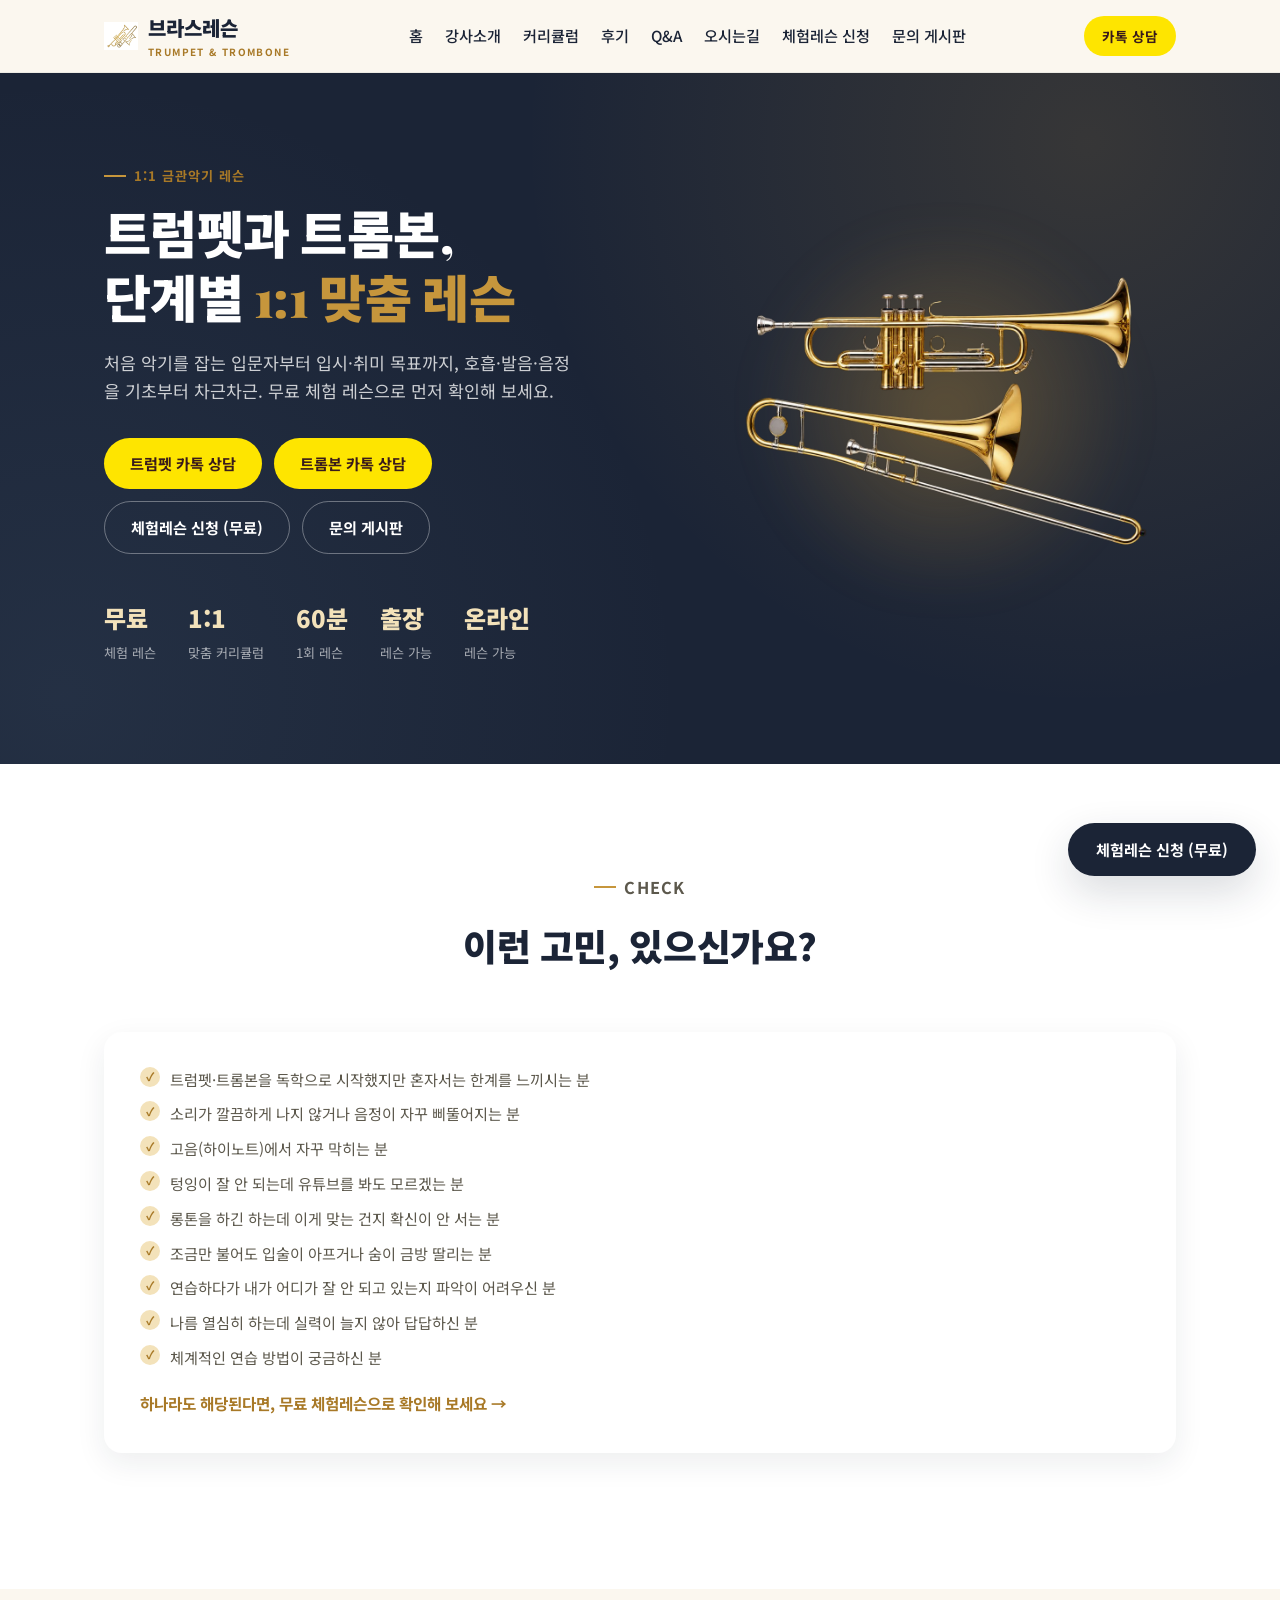
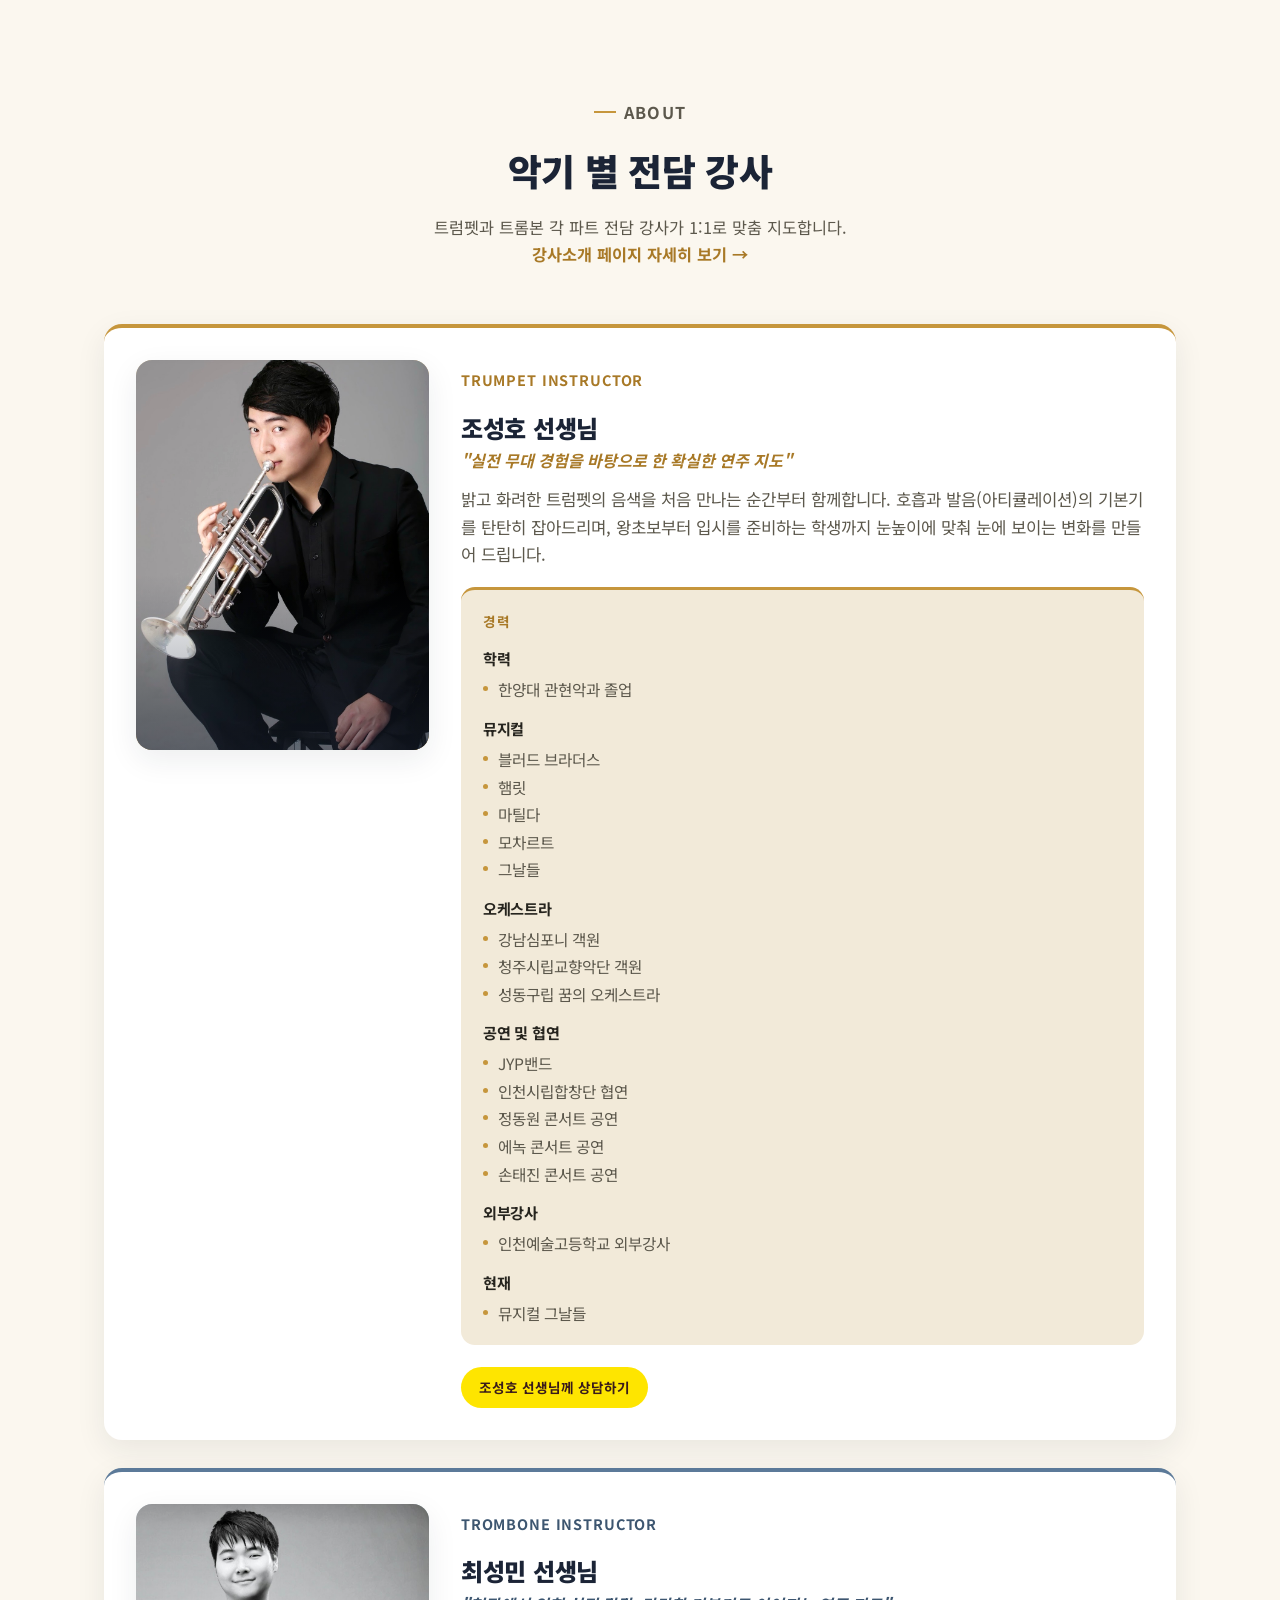
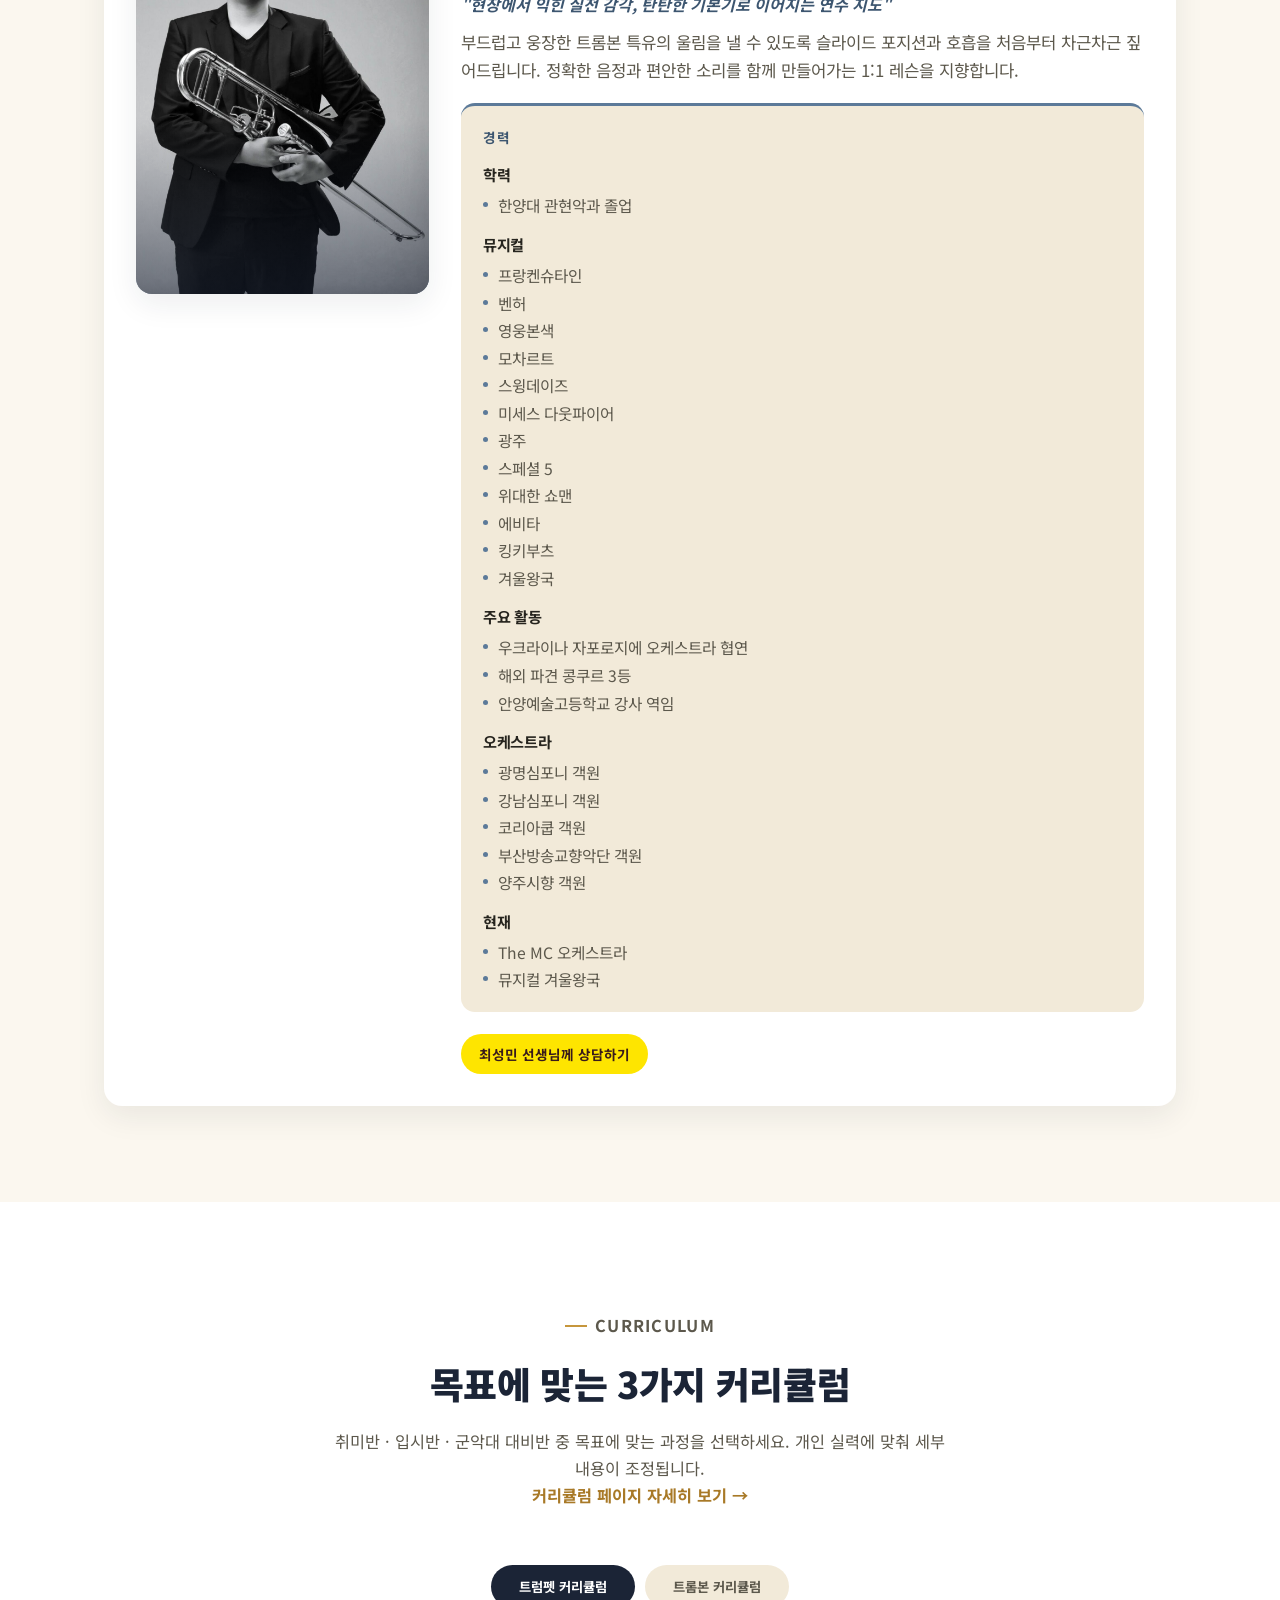
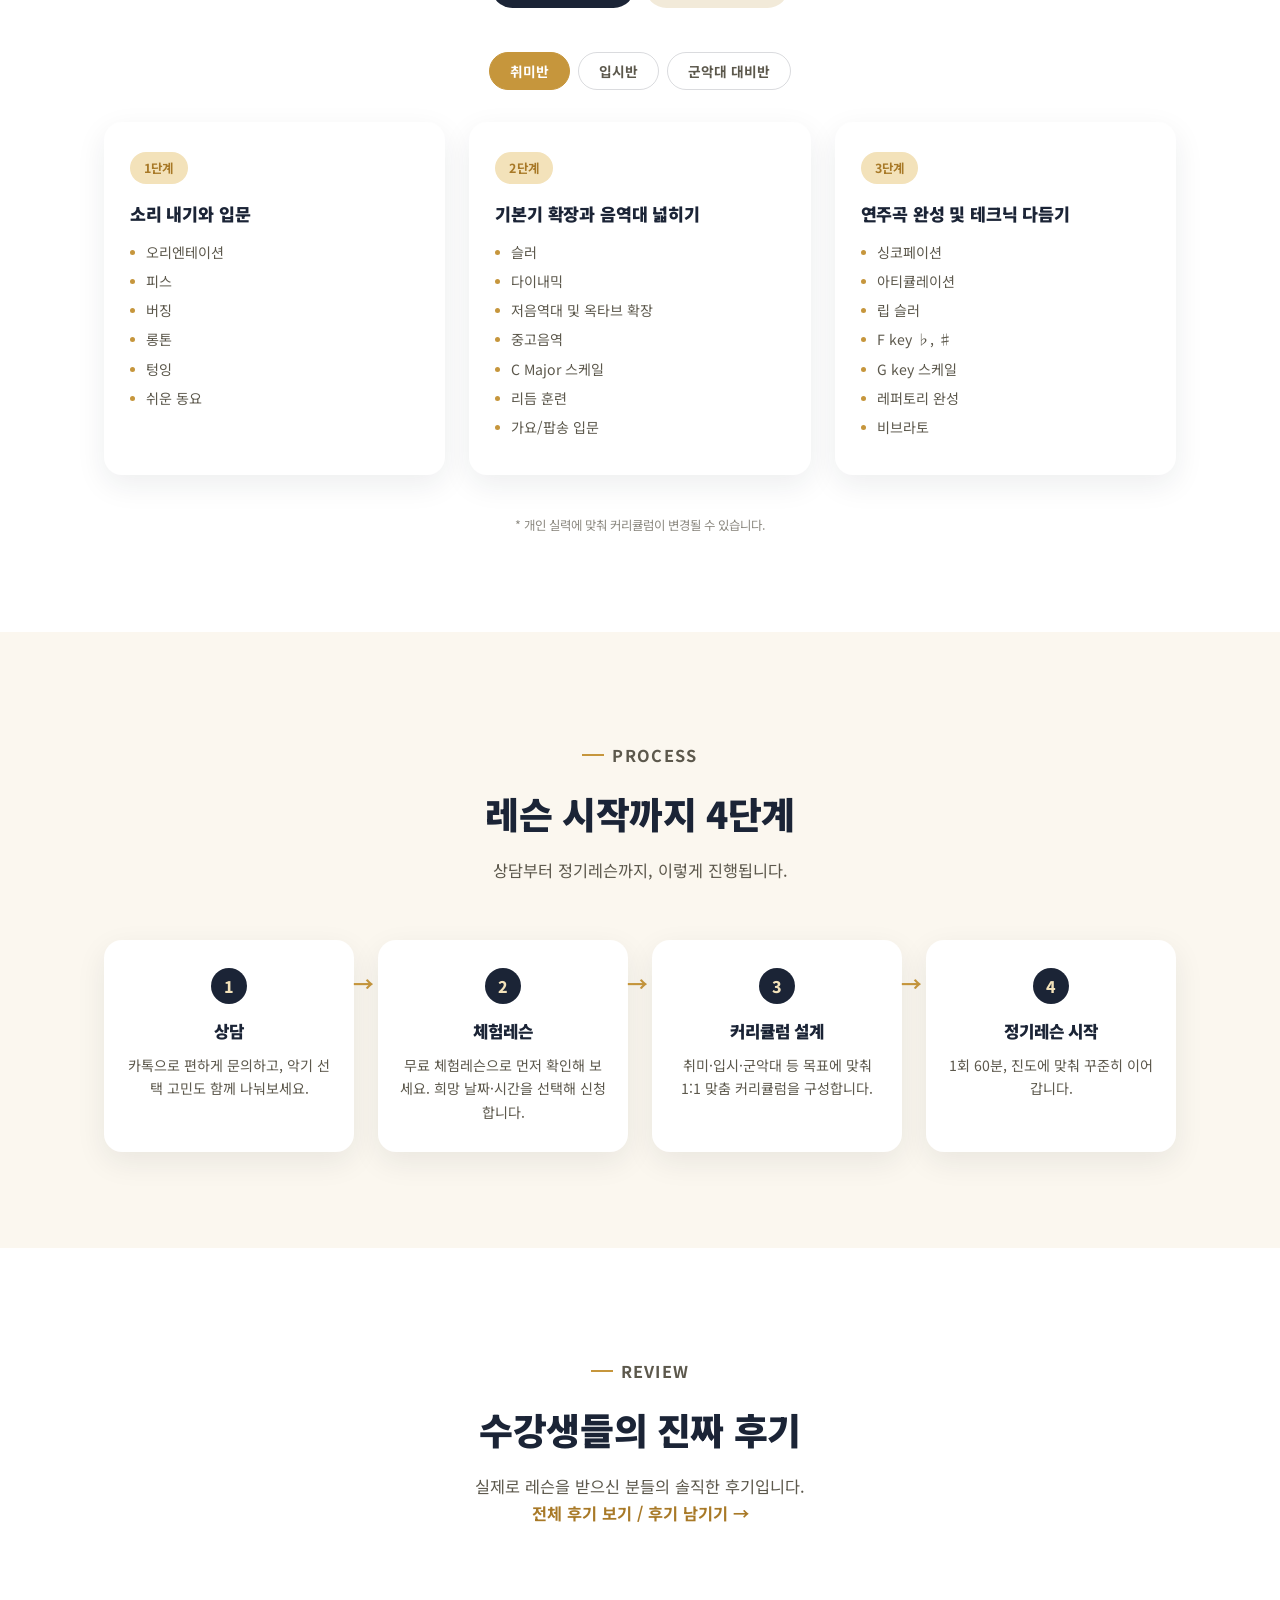
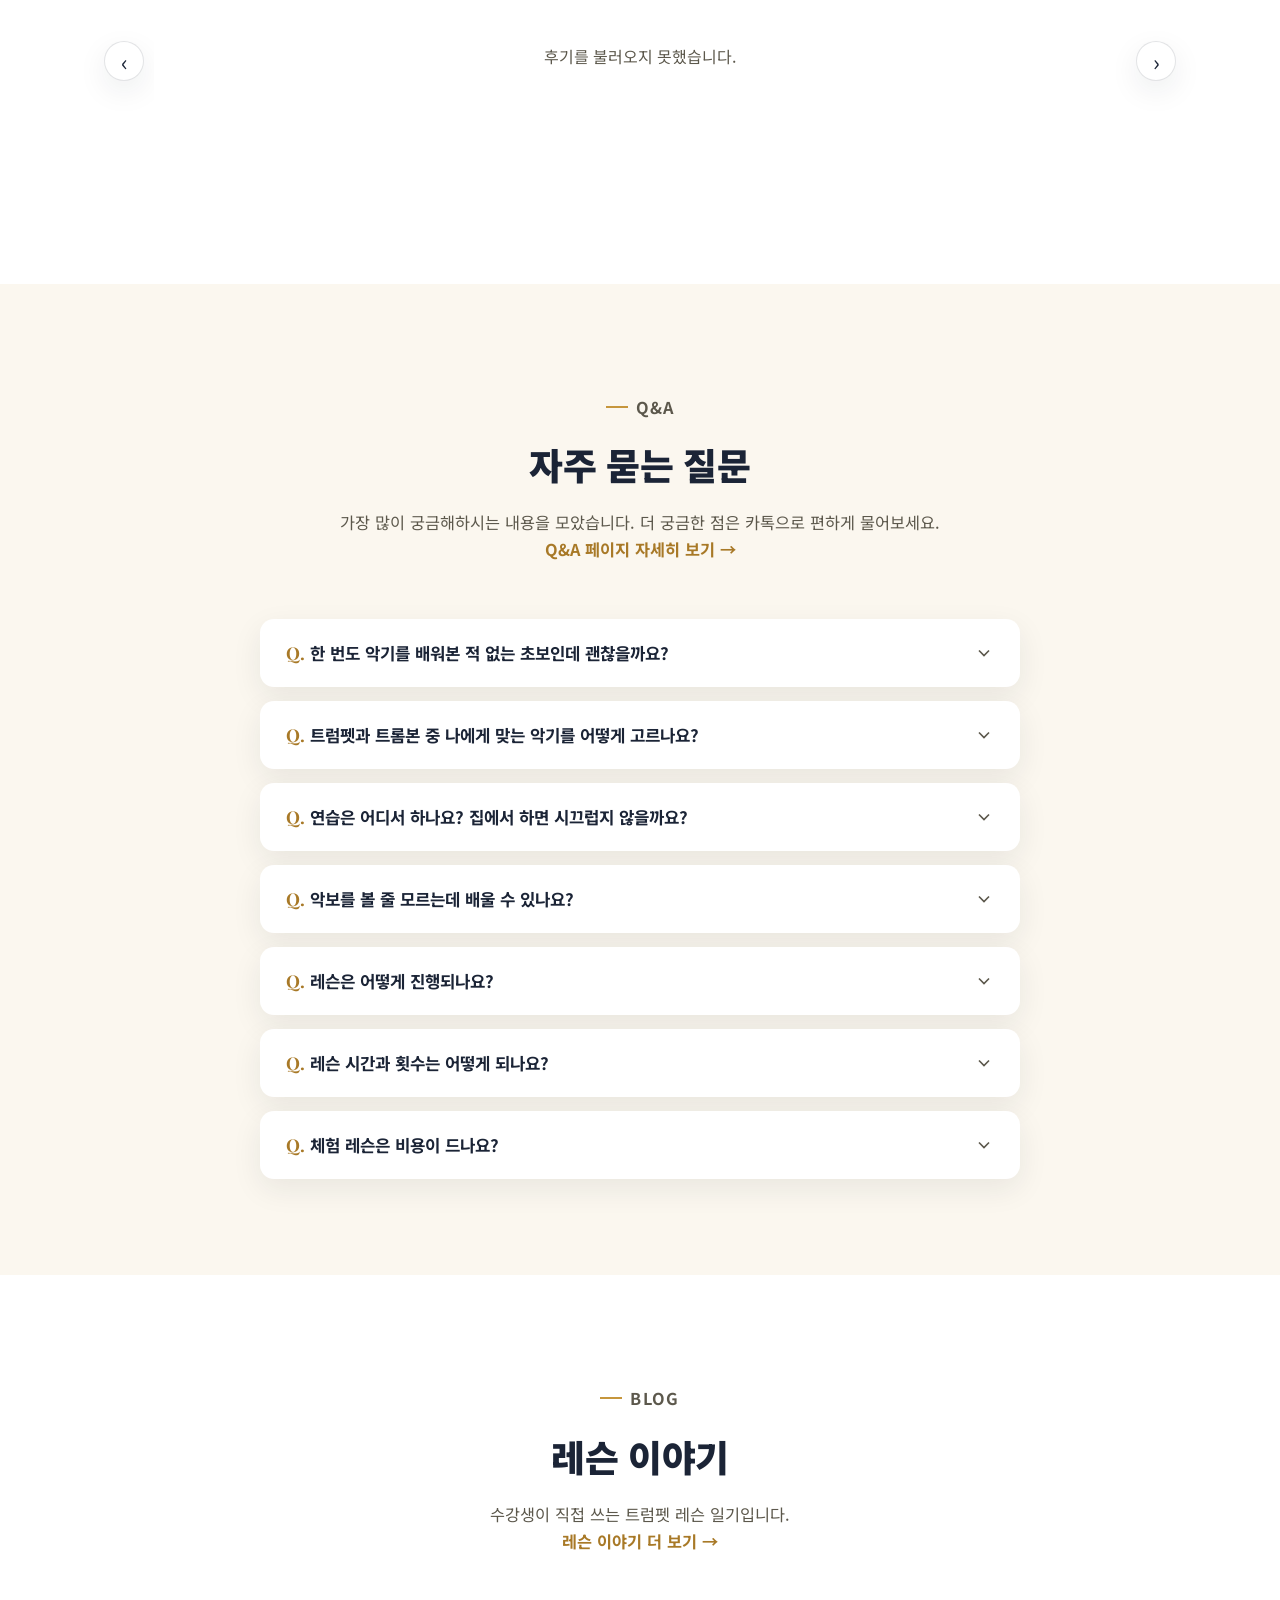
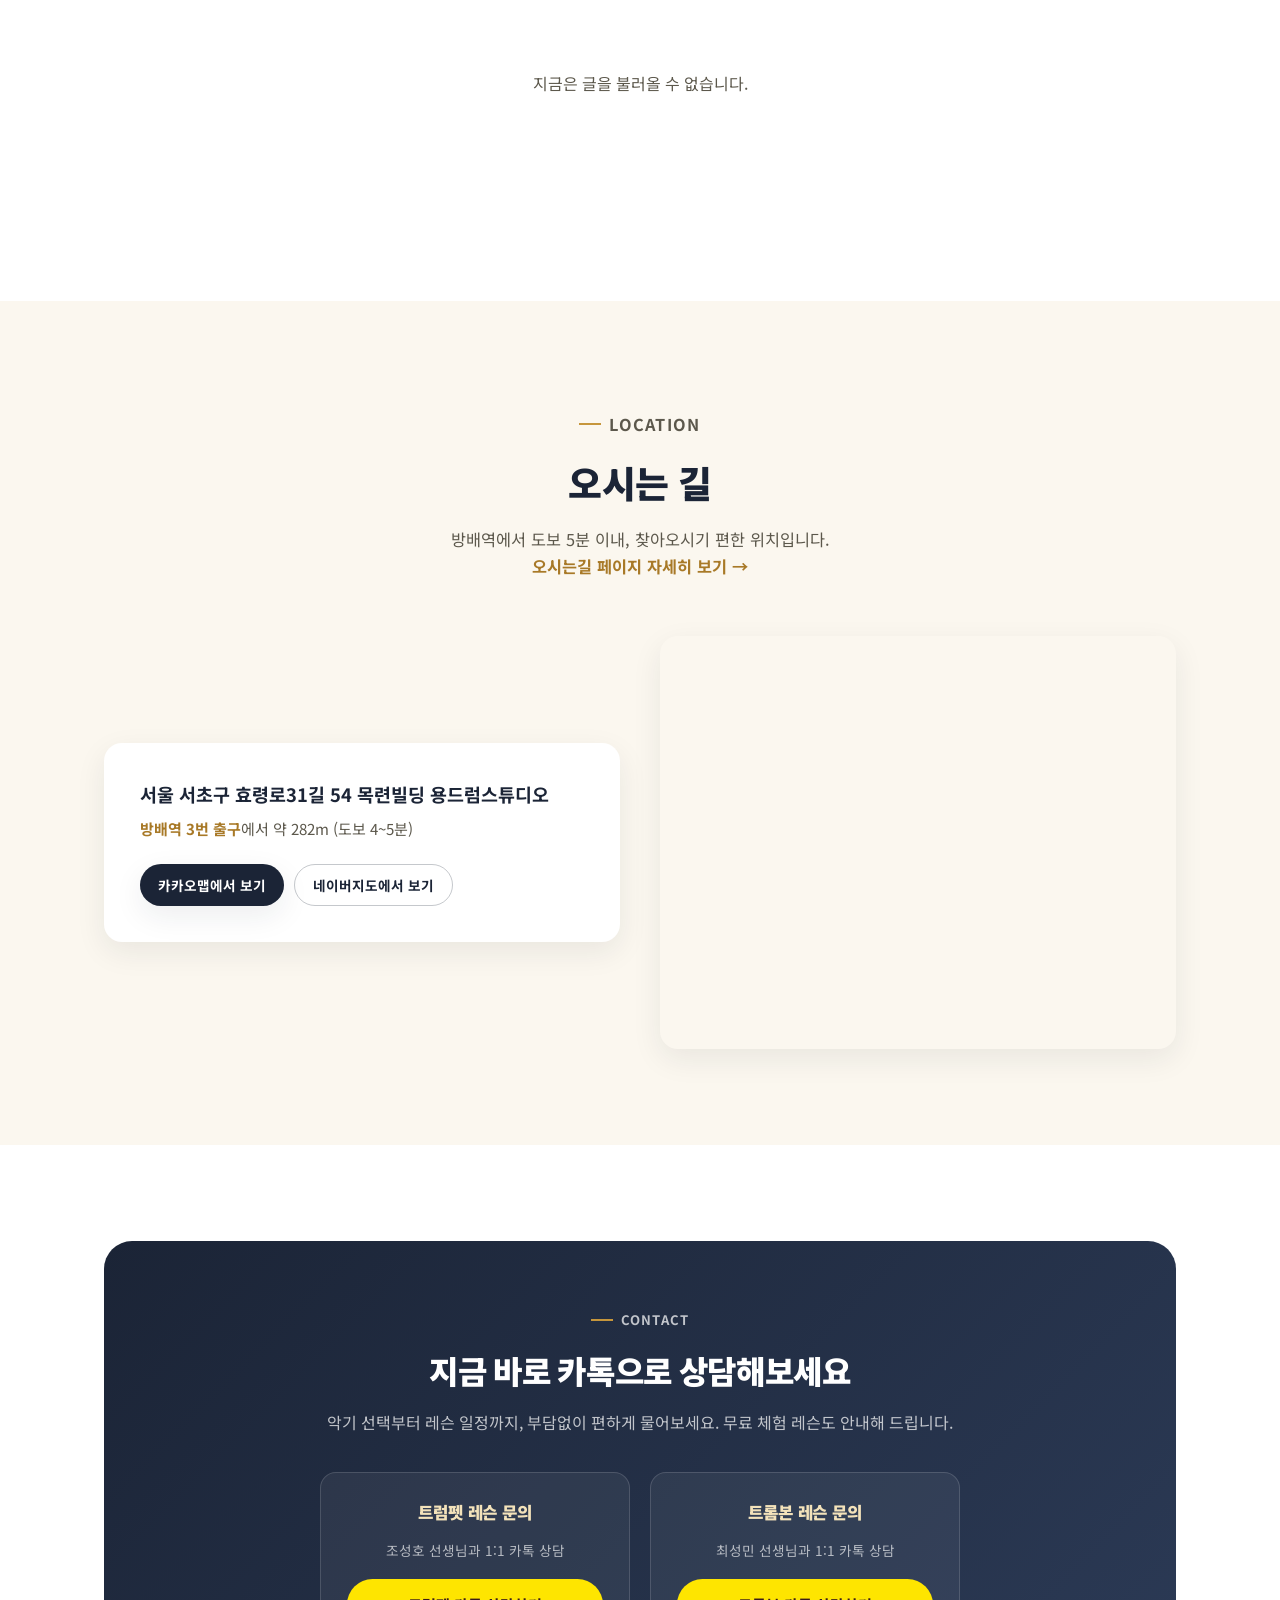
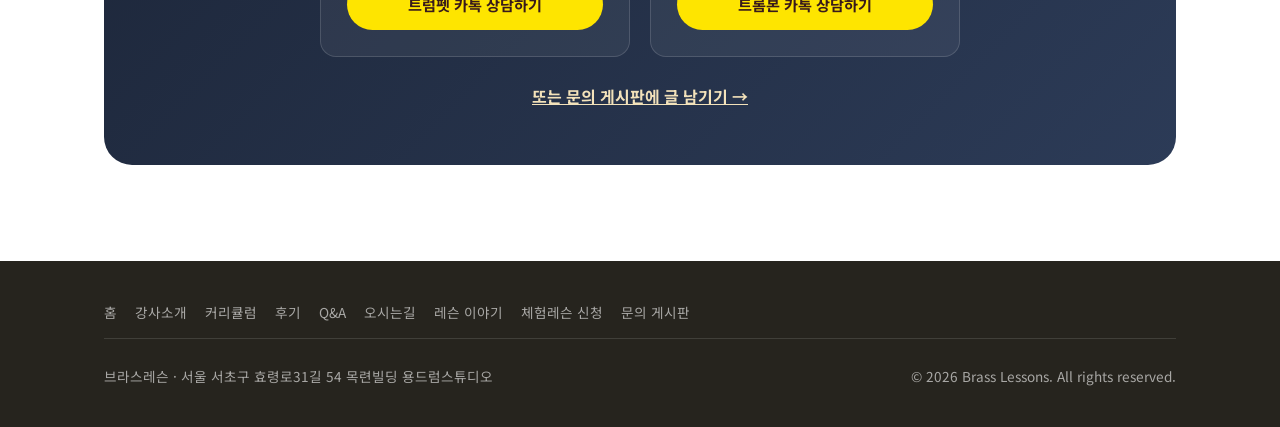
==== commit 77615ce7: "홈 히어로 문구 수정: 단계별 1:1 맞춤 레슨 Co-Authored-By: Claude Sonnet 5 <noreply@anthropic.com> Claude-Session: h" ====
--- a/index.html
+++ b/index.html
@@ -146,7 +146,7 @@
   <div class="wrap">
     <div>
       <p class="eyebrow">1:1 금관악기 레슨</p>
-      <h1 class="serif">트럼펫과 트롬본,<br>두 악기의 매력을 <span>맞춤 레슨</span>으로</h1>
+      <h1 class="serif">트럼펫과 트롬본,<br>단계별 <span>1:1 맞춤 레슨</span></h1>
       <p class="lead">처음 악기를 잡는 입문자부터 입시·취미 목표까지, 호흡·발음·음정을 기초부터 차근차근. 무료 체험 레슨으로 먼저 확인해 보세요.</p>
       <div class="hero-actions">
         <div class="hero-actions-row">
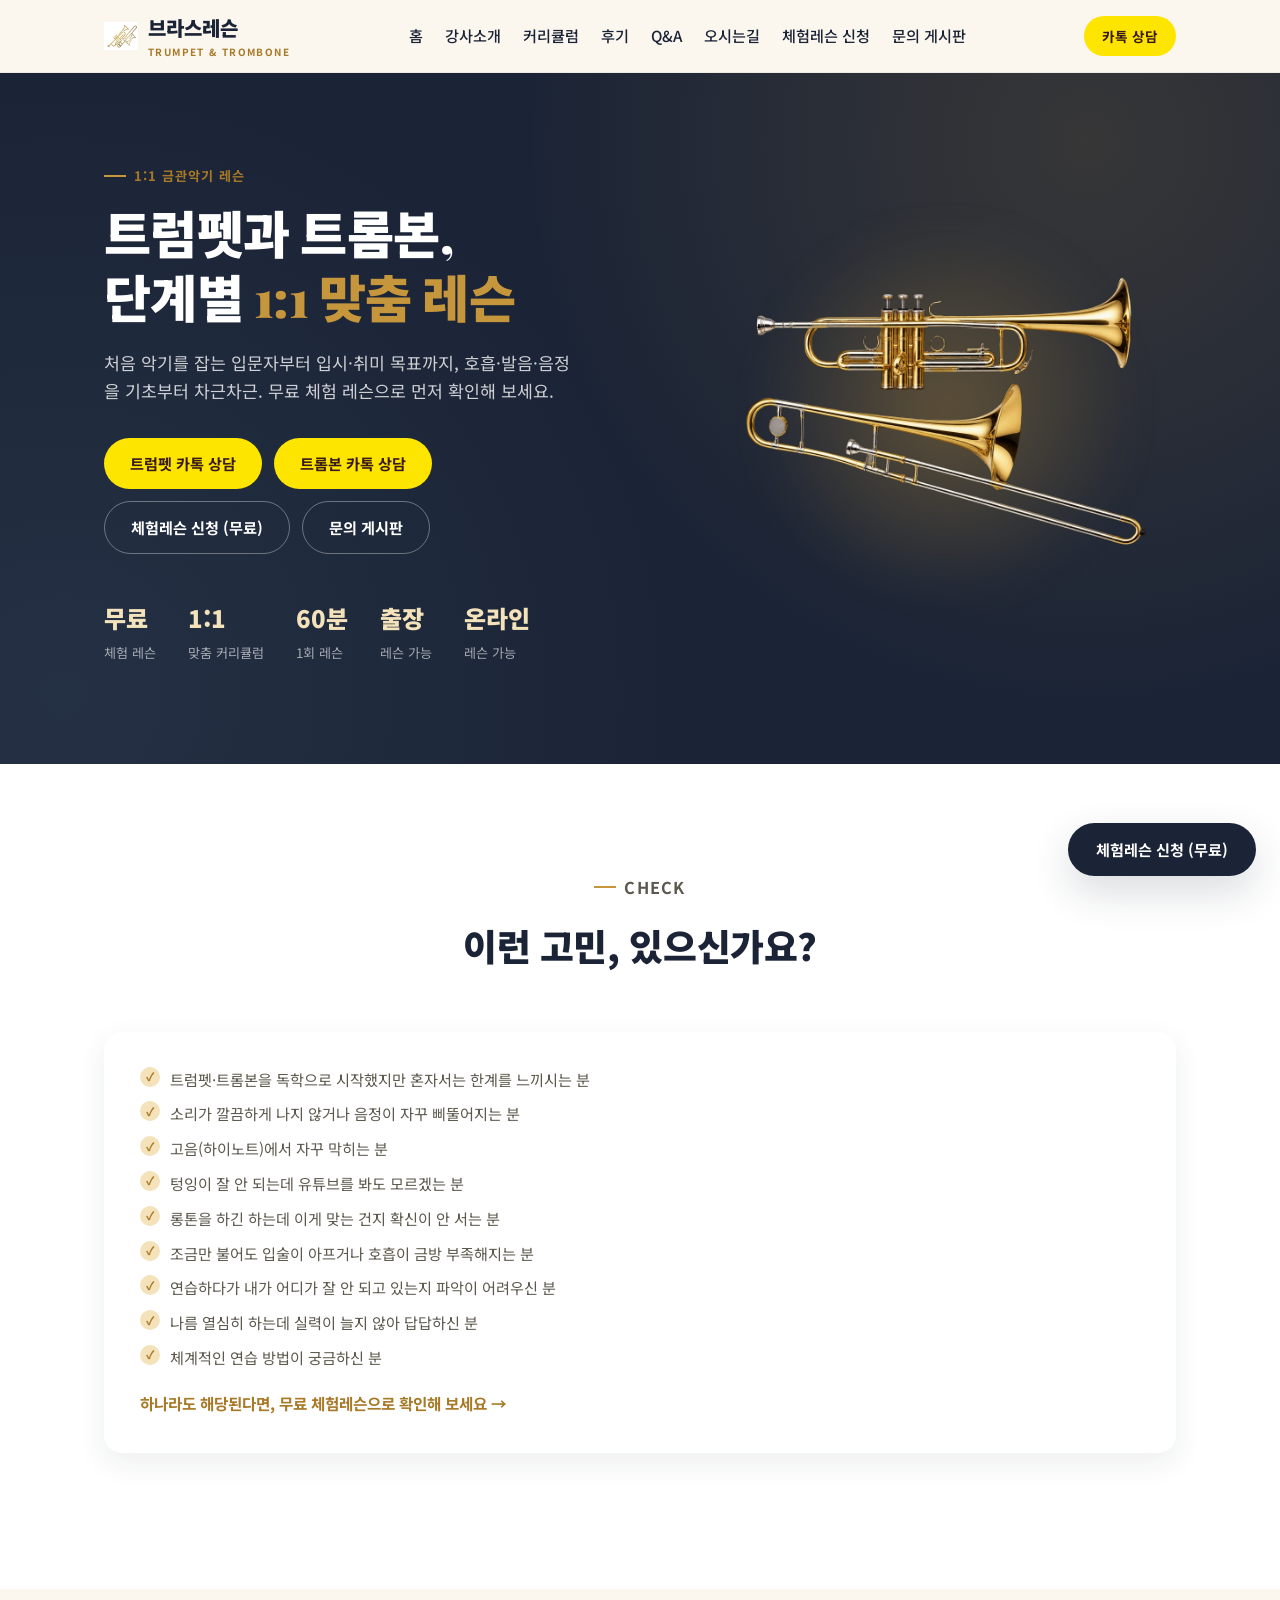
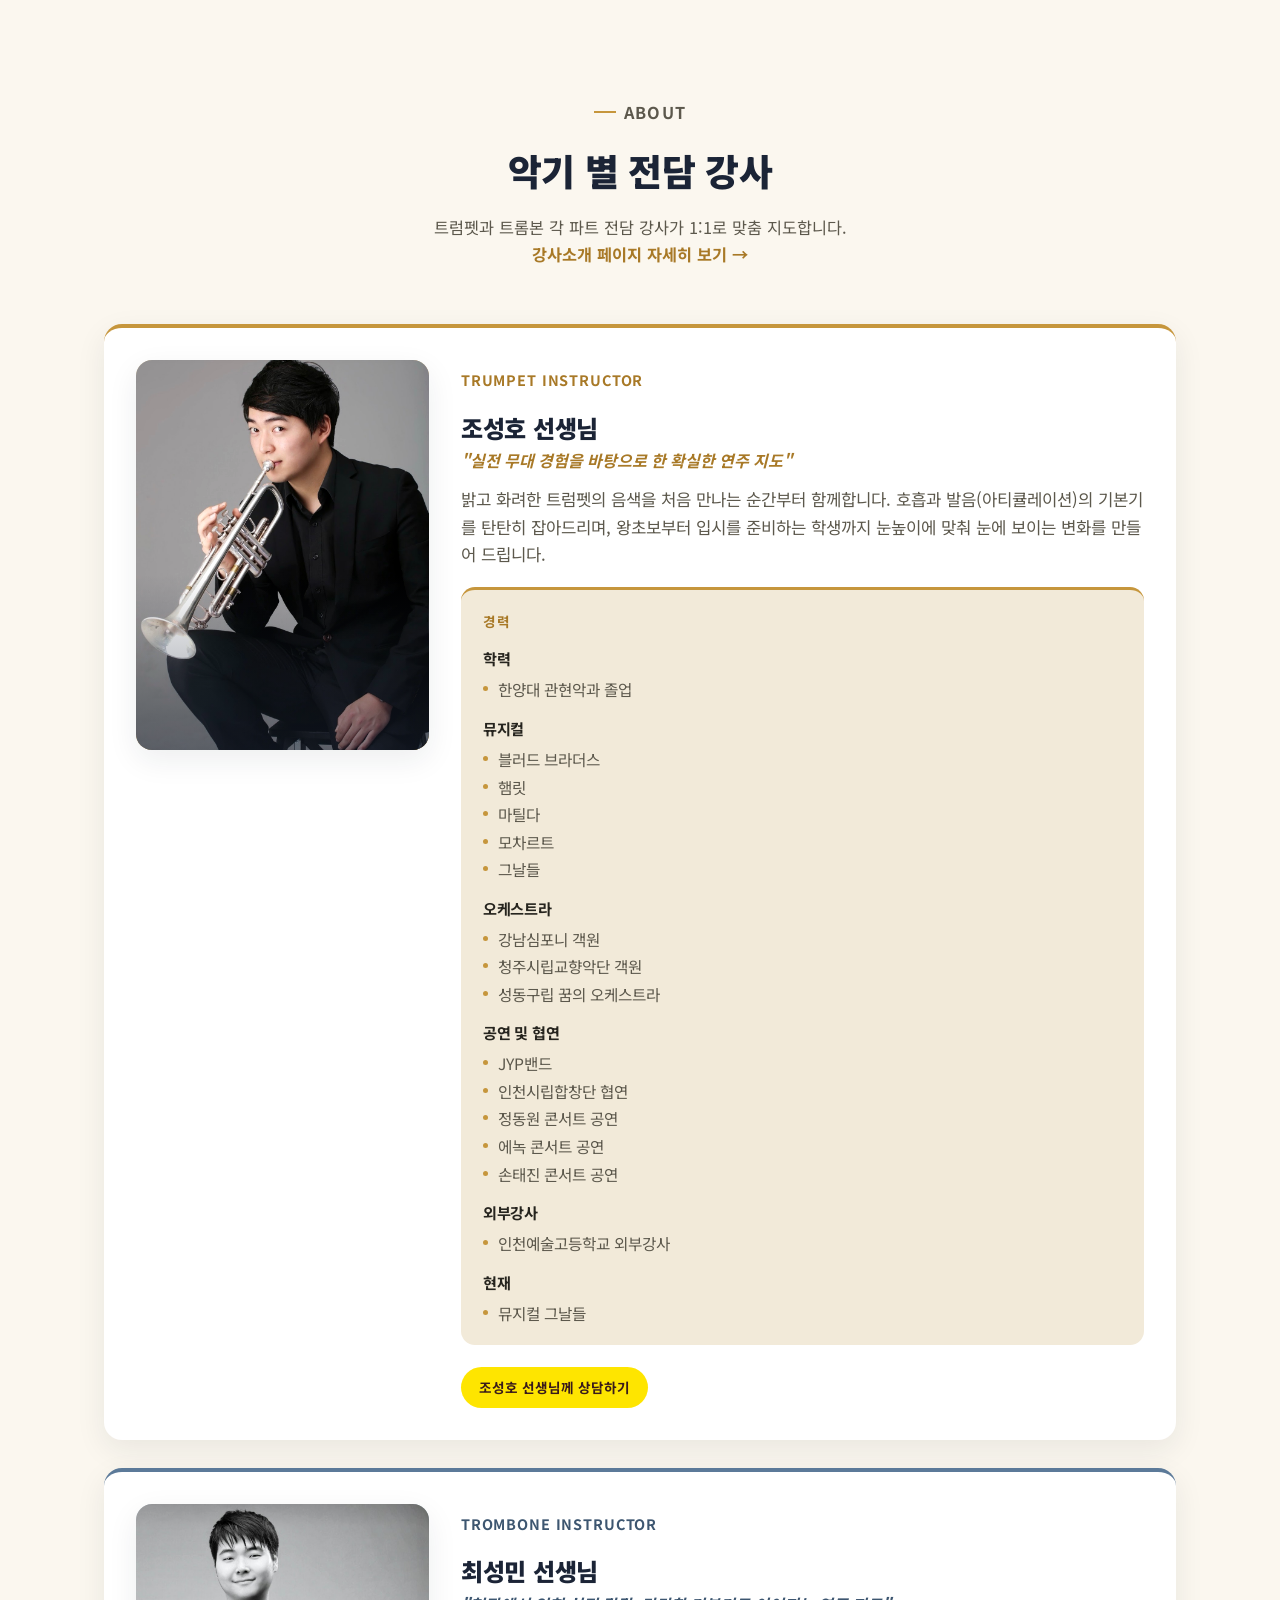
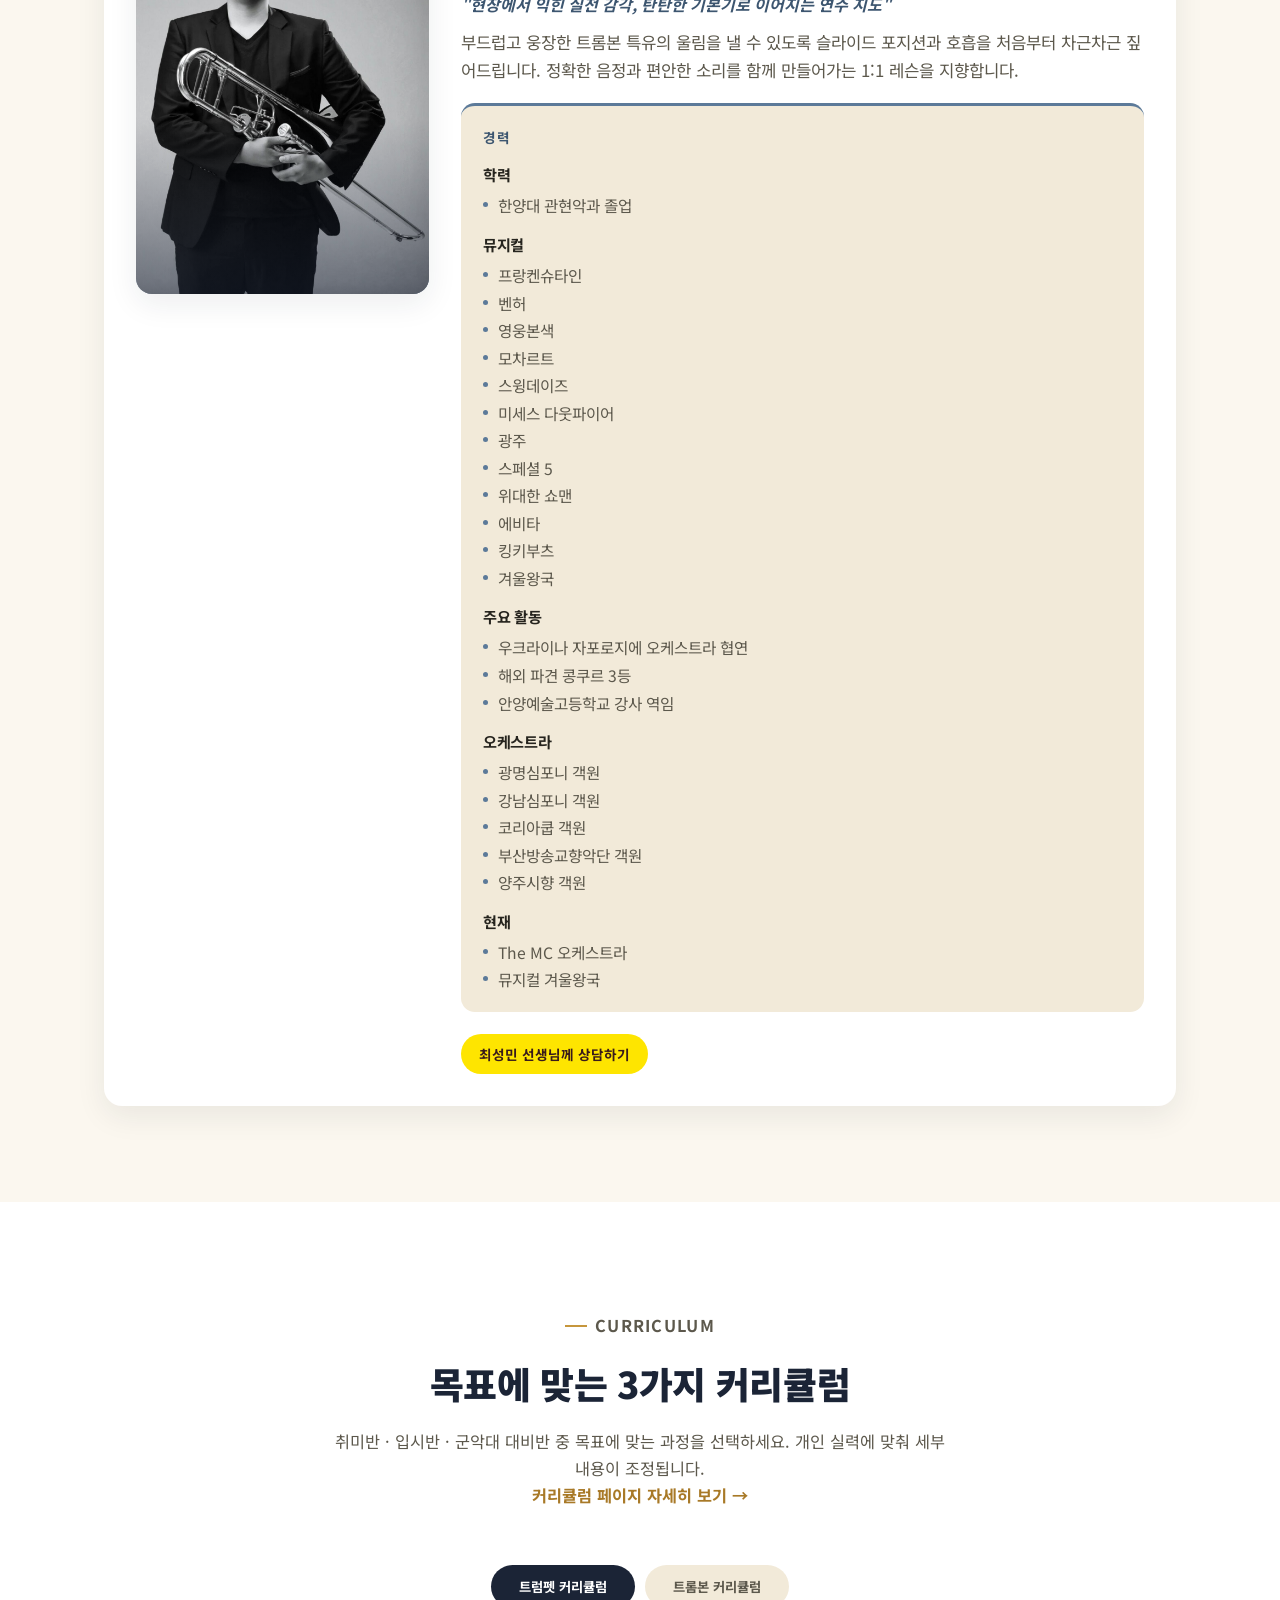
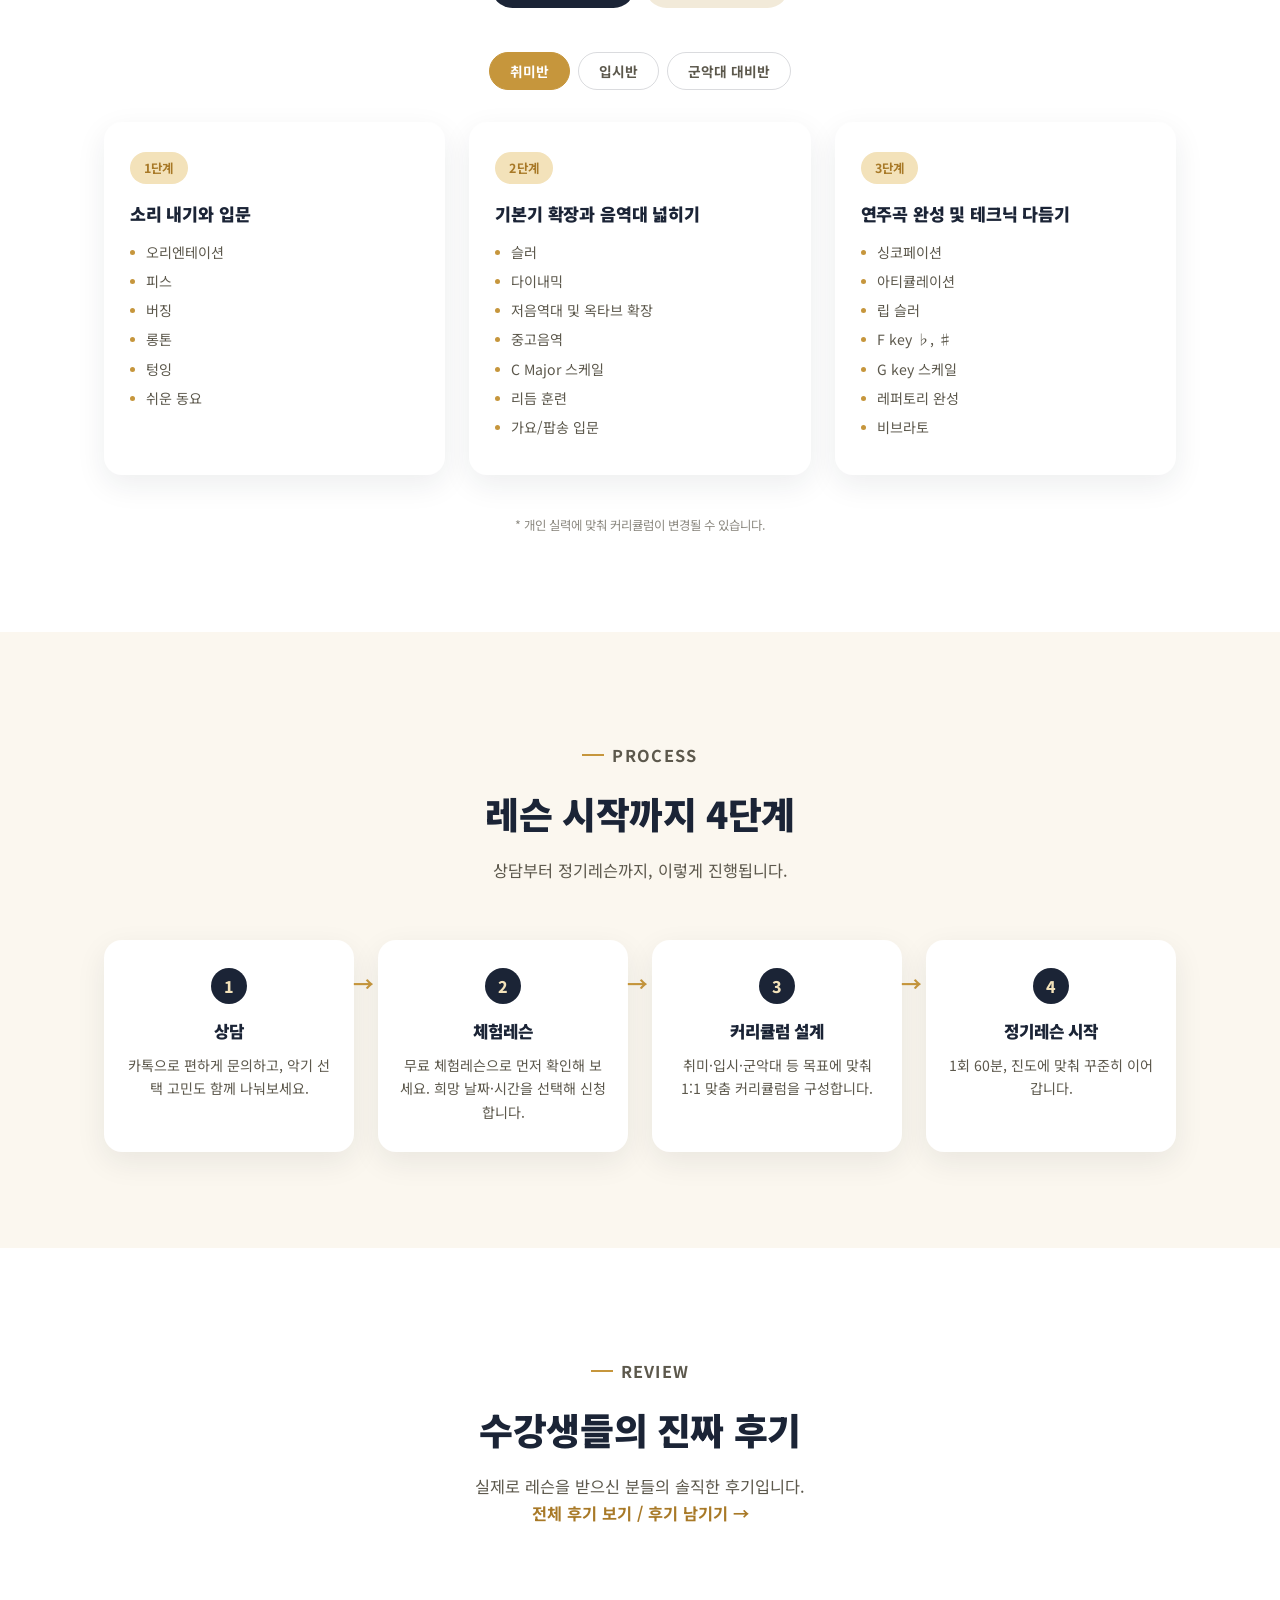
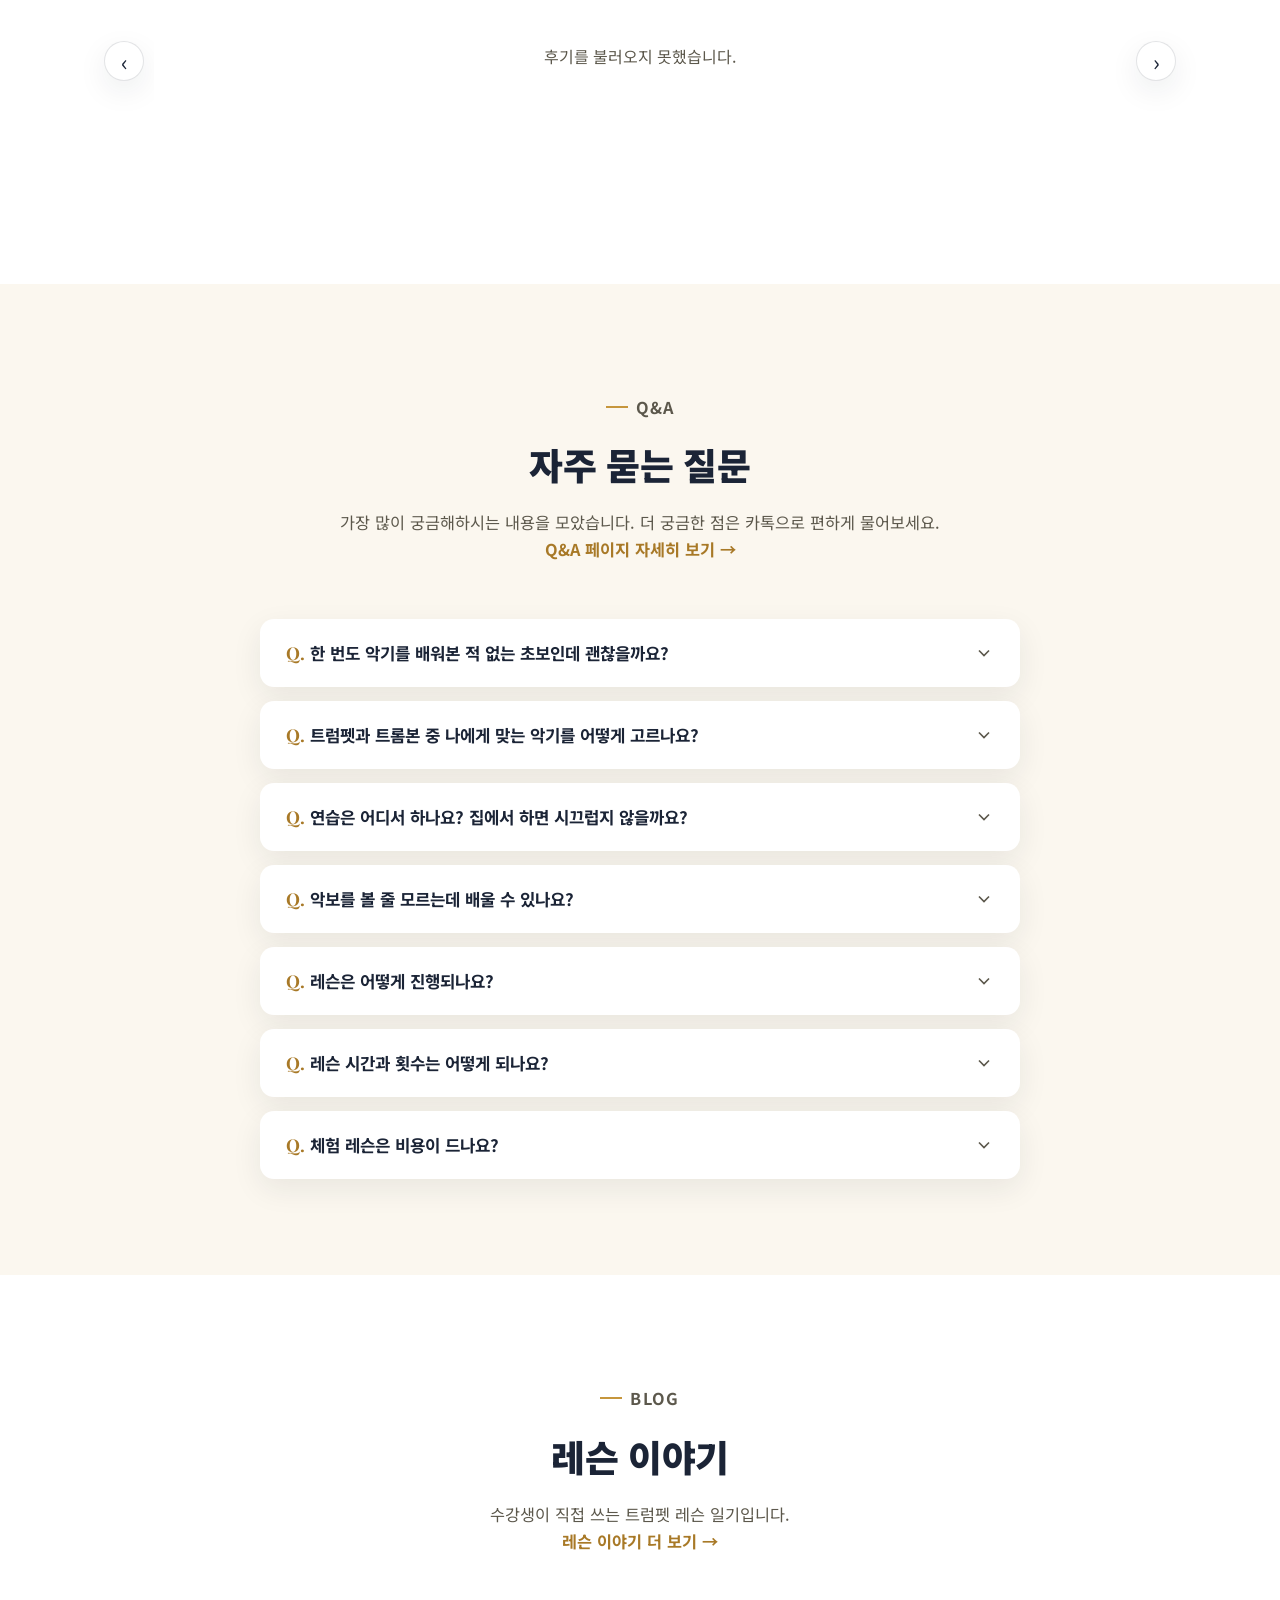
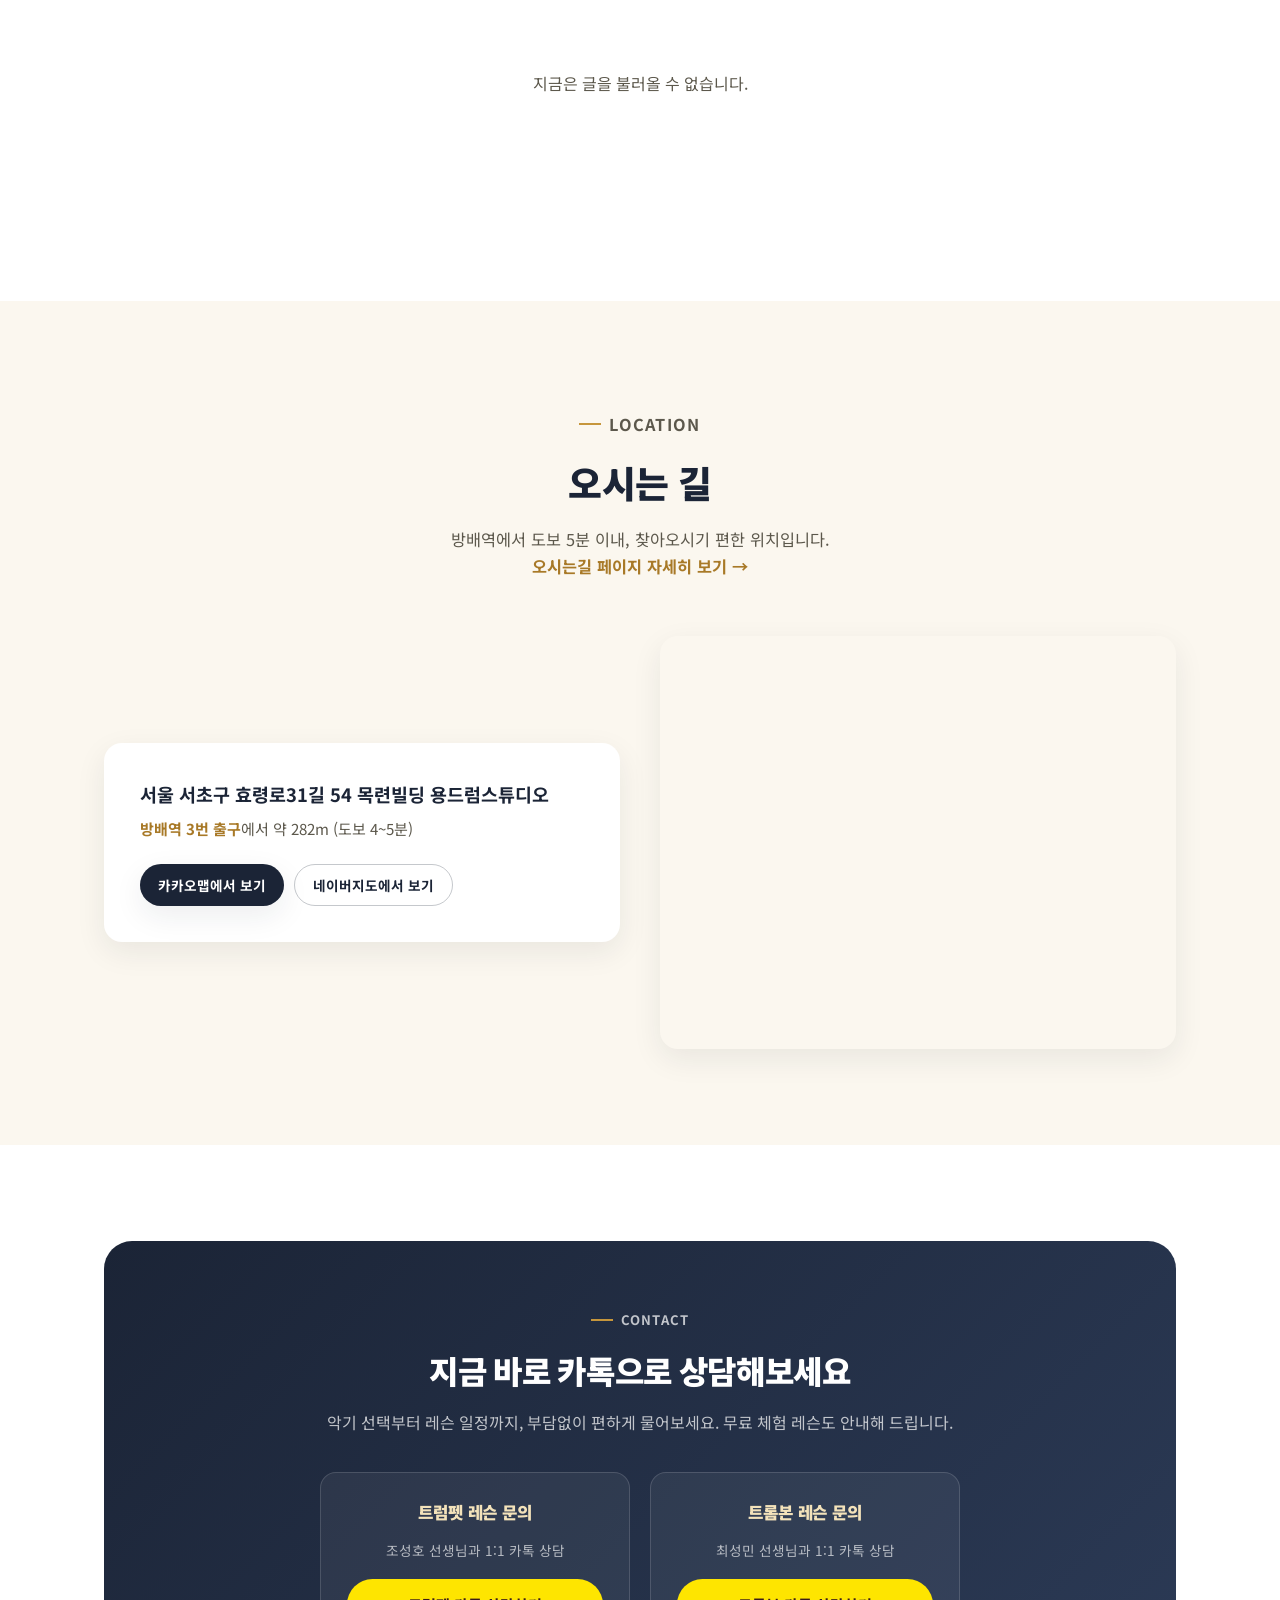
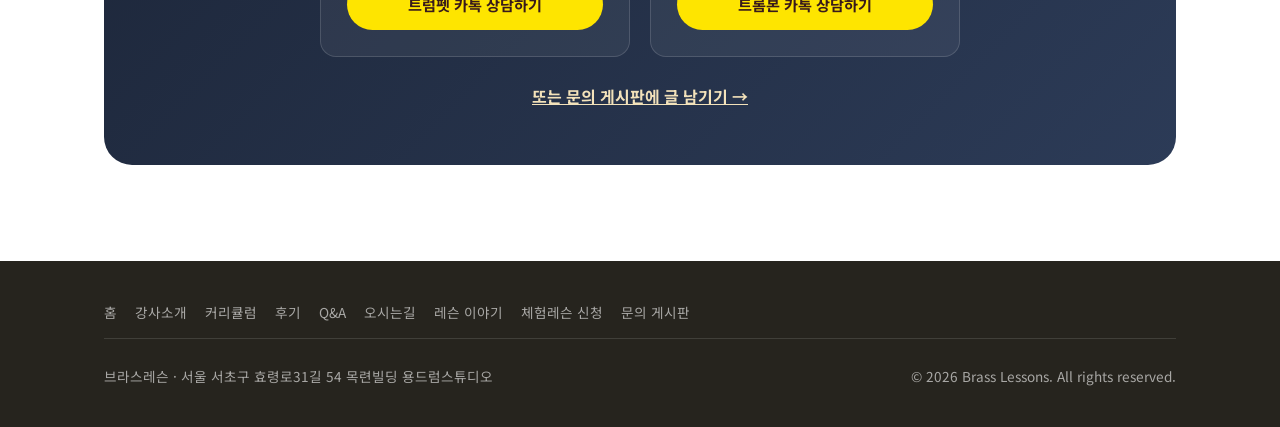
==== commit 303aaefa: "체크리스트 문구 다듬기: 숨이 딸리는 -> 호흡이 부족해지는 Co-Authored-By: Claude Sonnet 5 <noreply@anthropic.com> Claude-Ses" ====
--- a/index.html
+++ b/index.html
@@ -188,7 +188,7 @@
         <li>고음(하이노트)에서 자꾸 막히는 분</li>
         <li>텅잉이 잘 안 되는데 유튜브를 봐도 모르겠는 분</li>
         <li>롱톤을 하긴 하는데 이게 맞는 건지 확신이 안 서는 분</li>
-        <li>조금만 불어도 입술이 아프거나 숨이 금방 딸리는 분</li>
+        <li>조금만 불어도 입술이 아프거나 호흡이 금방 부족해지는 분</li>
         <li>연습하다가 내가 어디가 잘 안 되고 있는지 파악이 어려우신 분</li>
         <li>나름 열심히 하는데 실력이 늘지 않아 답답하신 분</li>
         <li>체계적인 연습 방법이 궁금하신 분</li>
